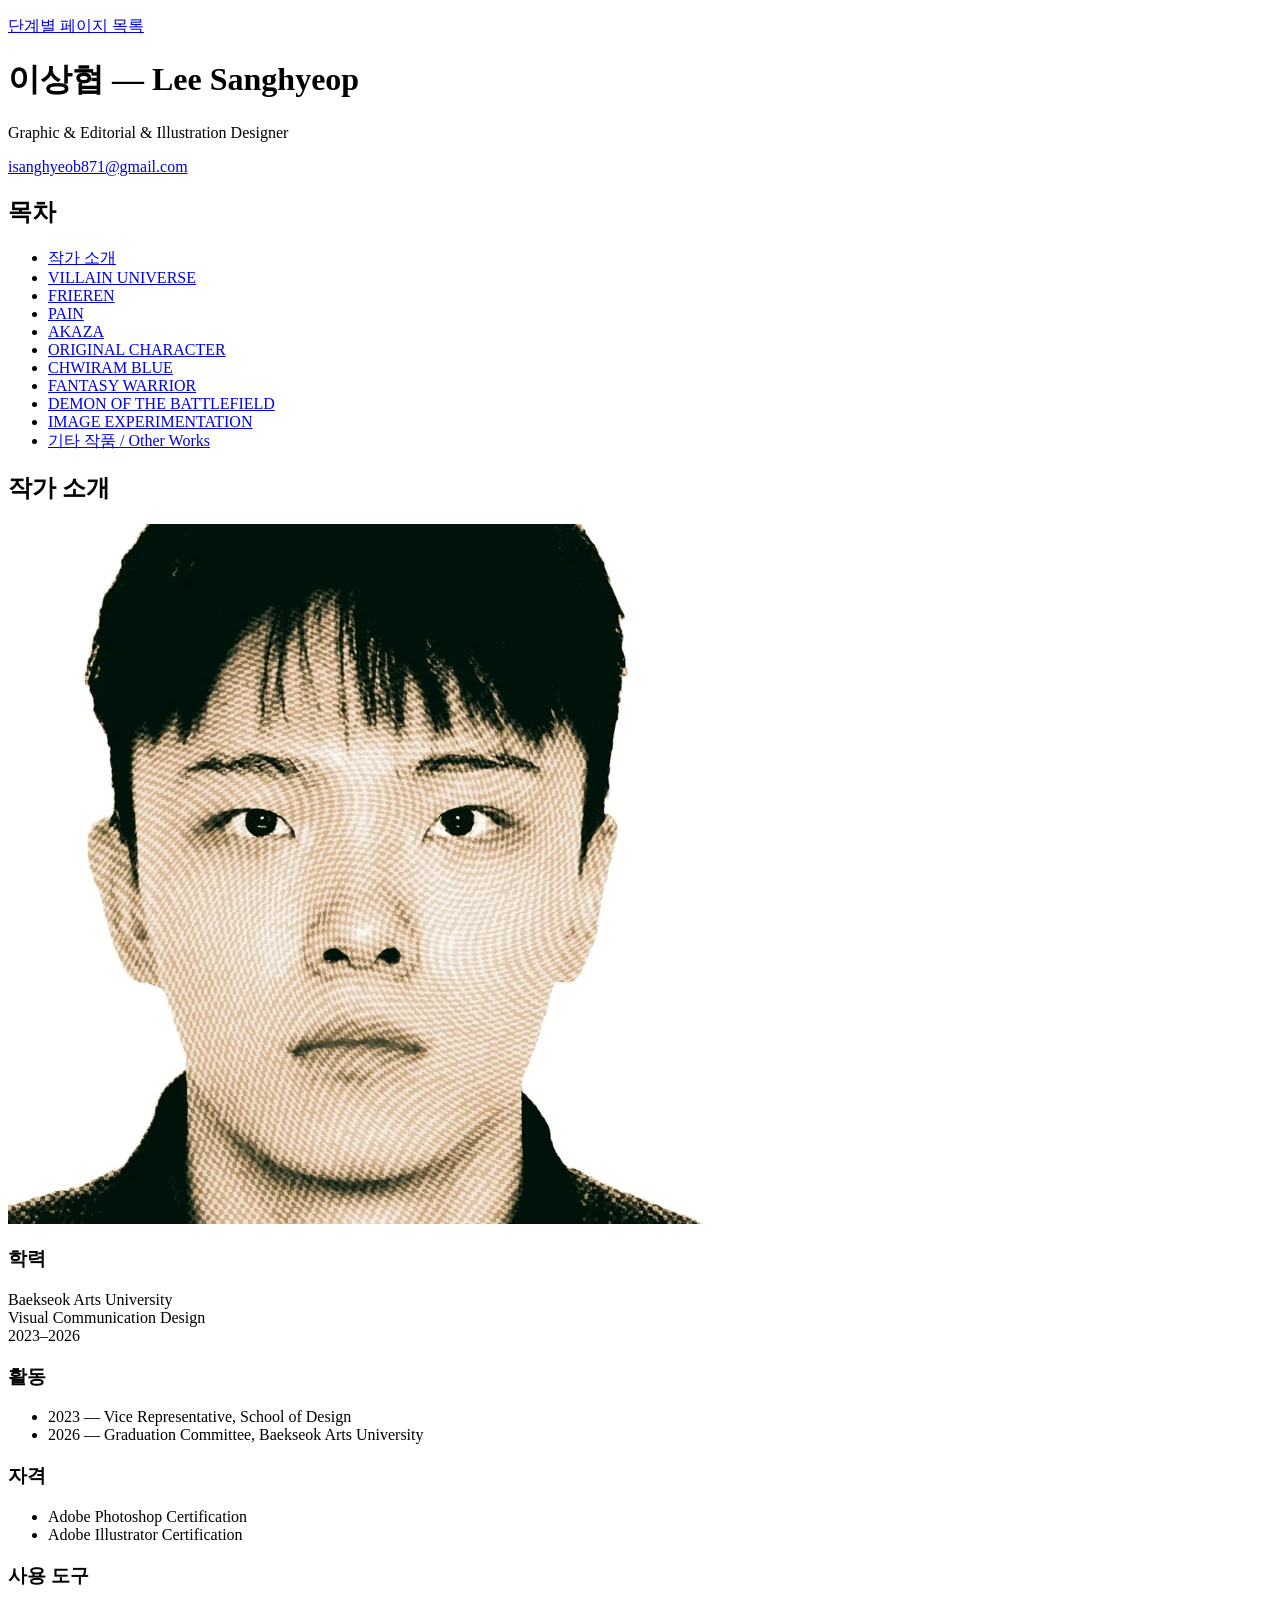
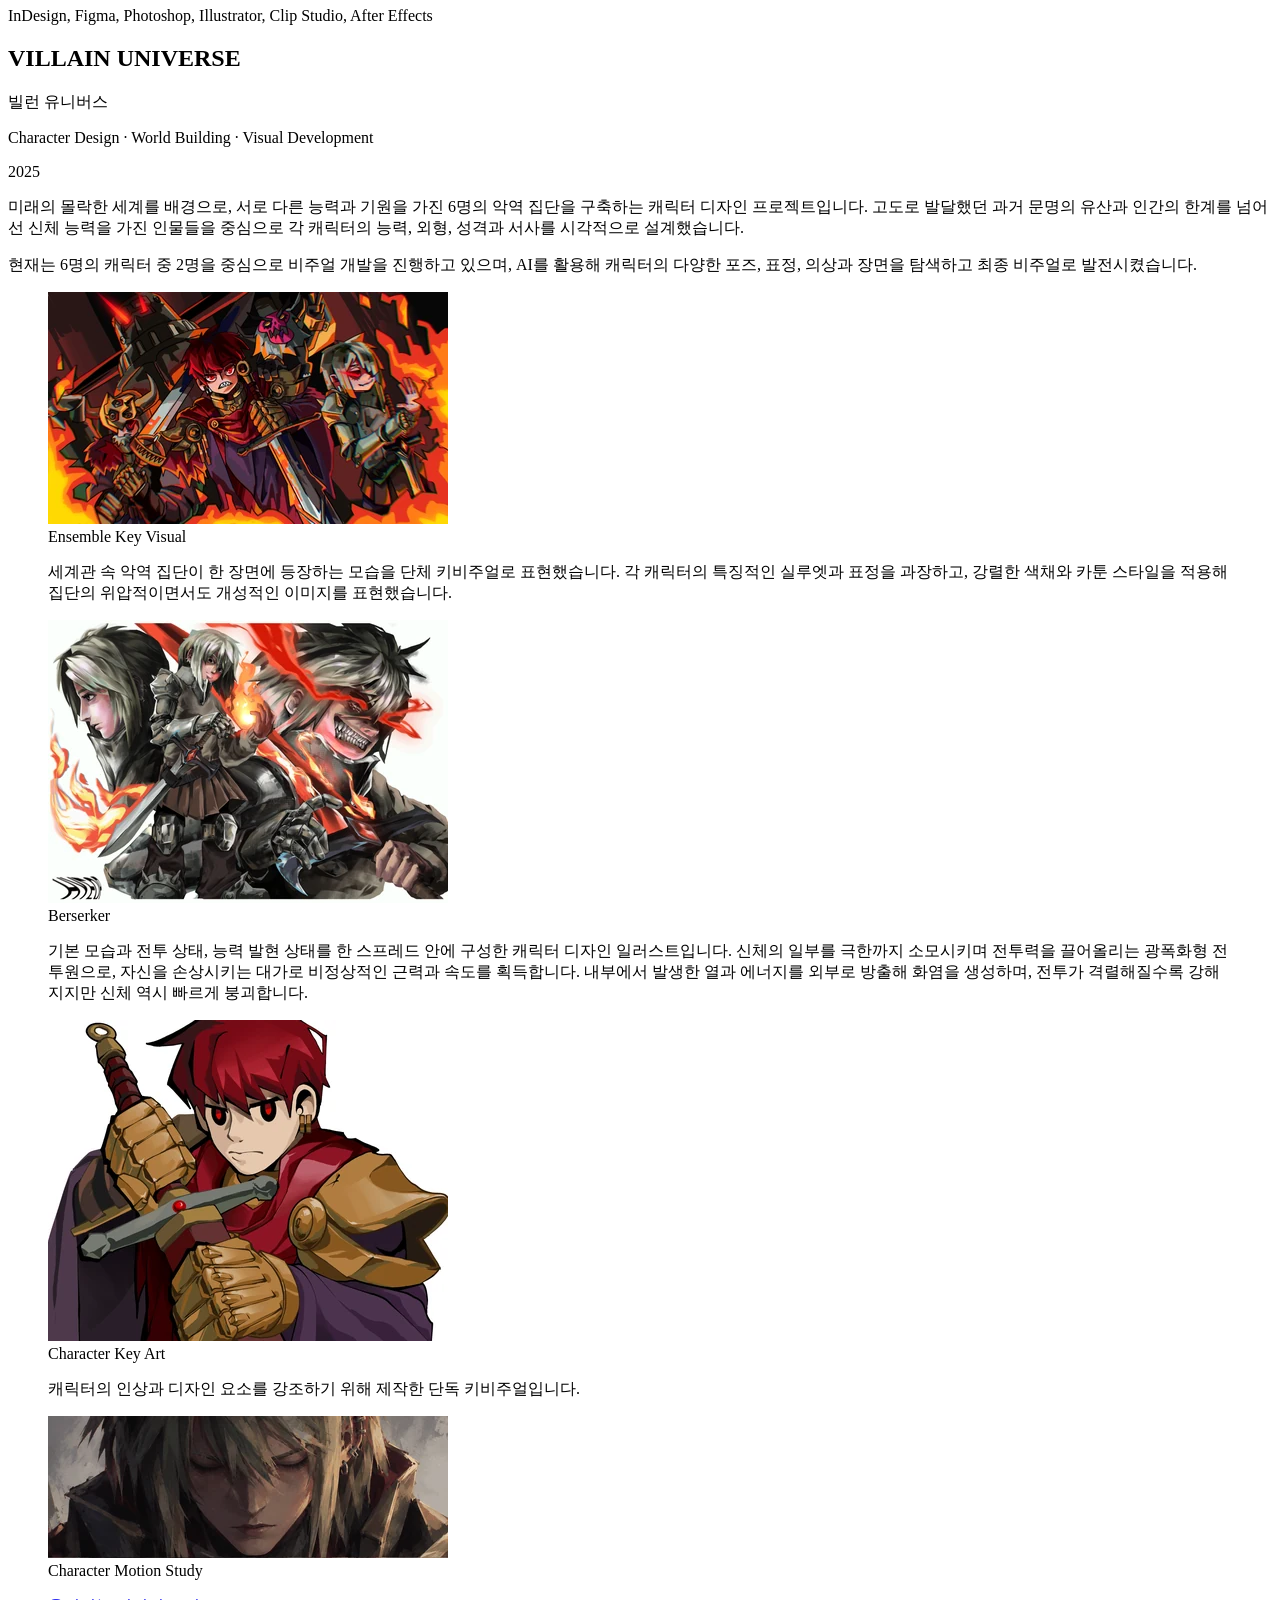
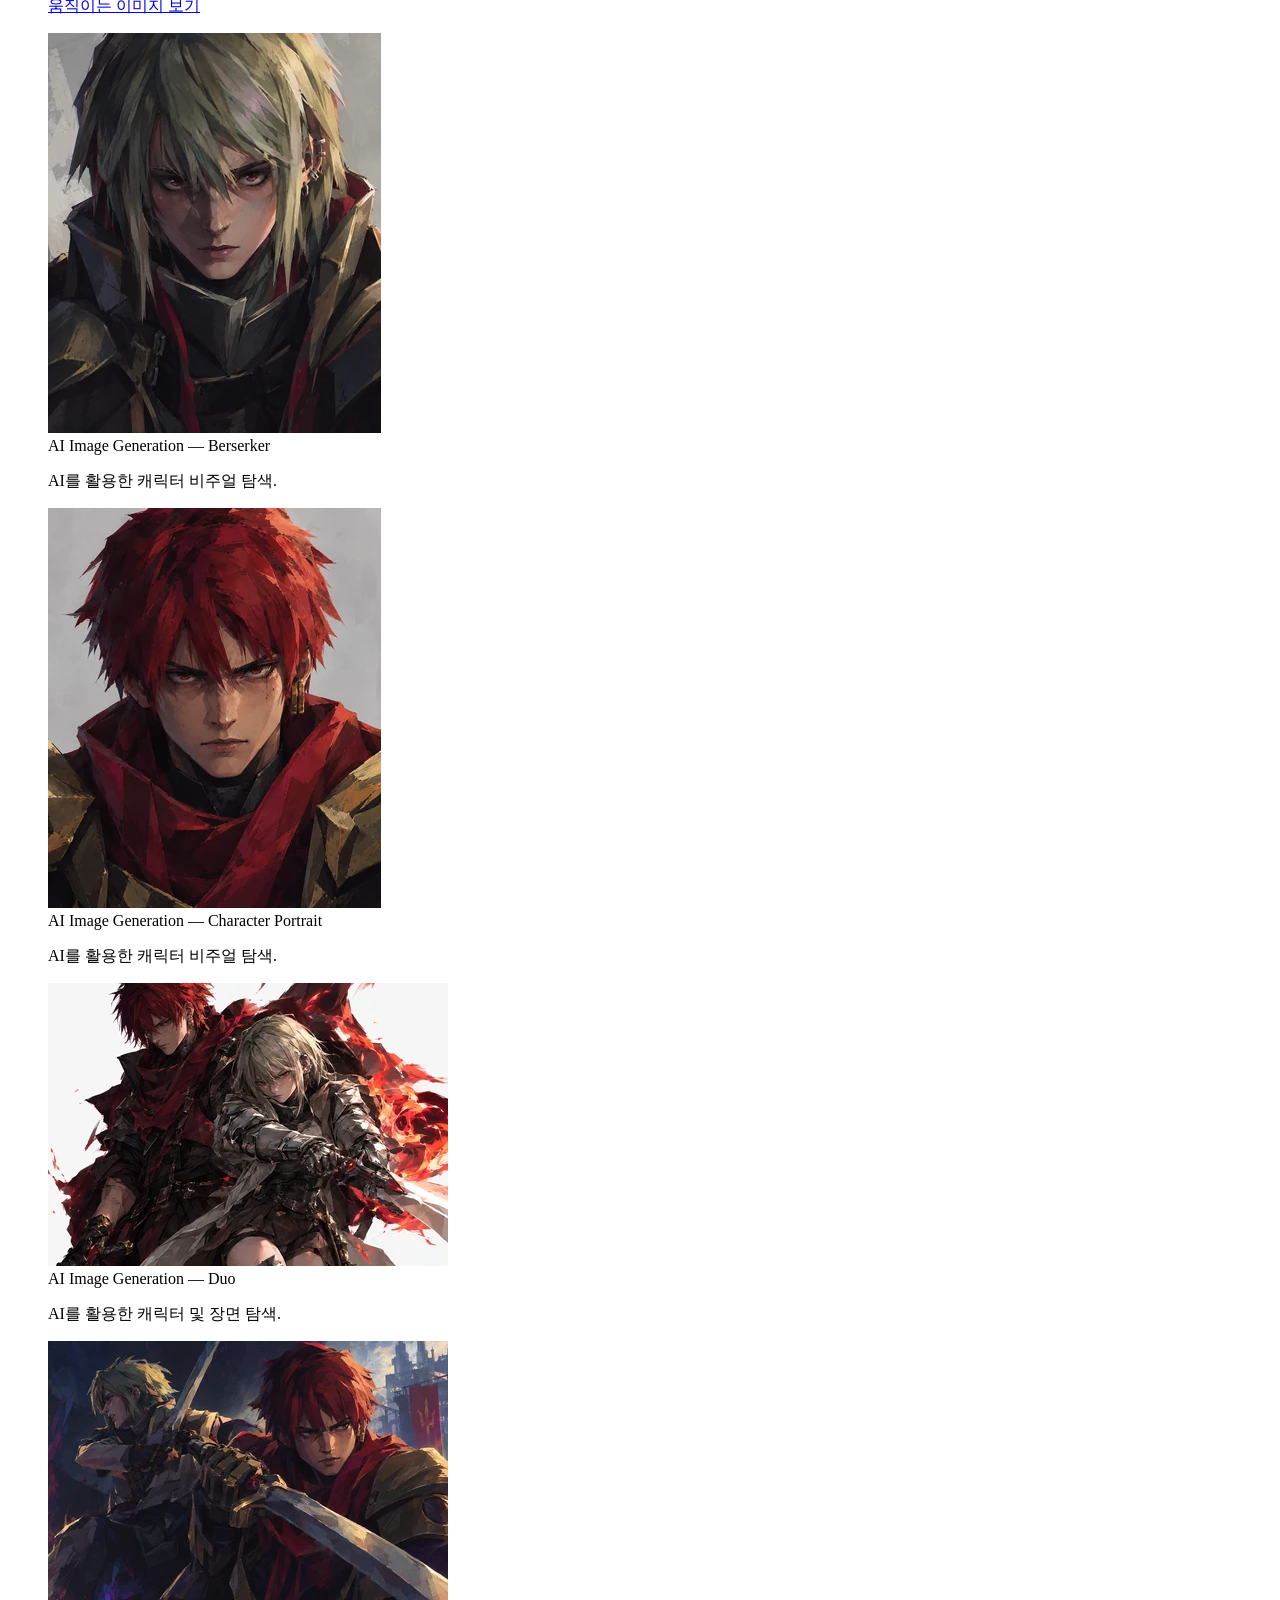
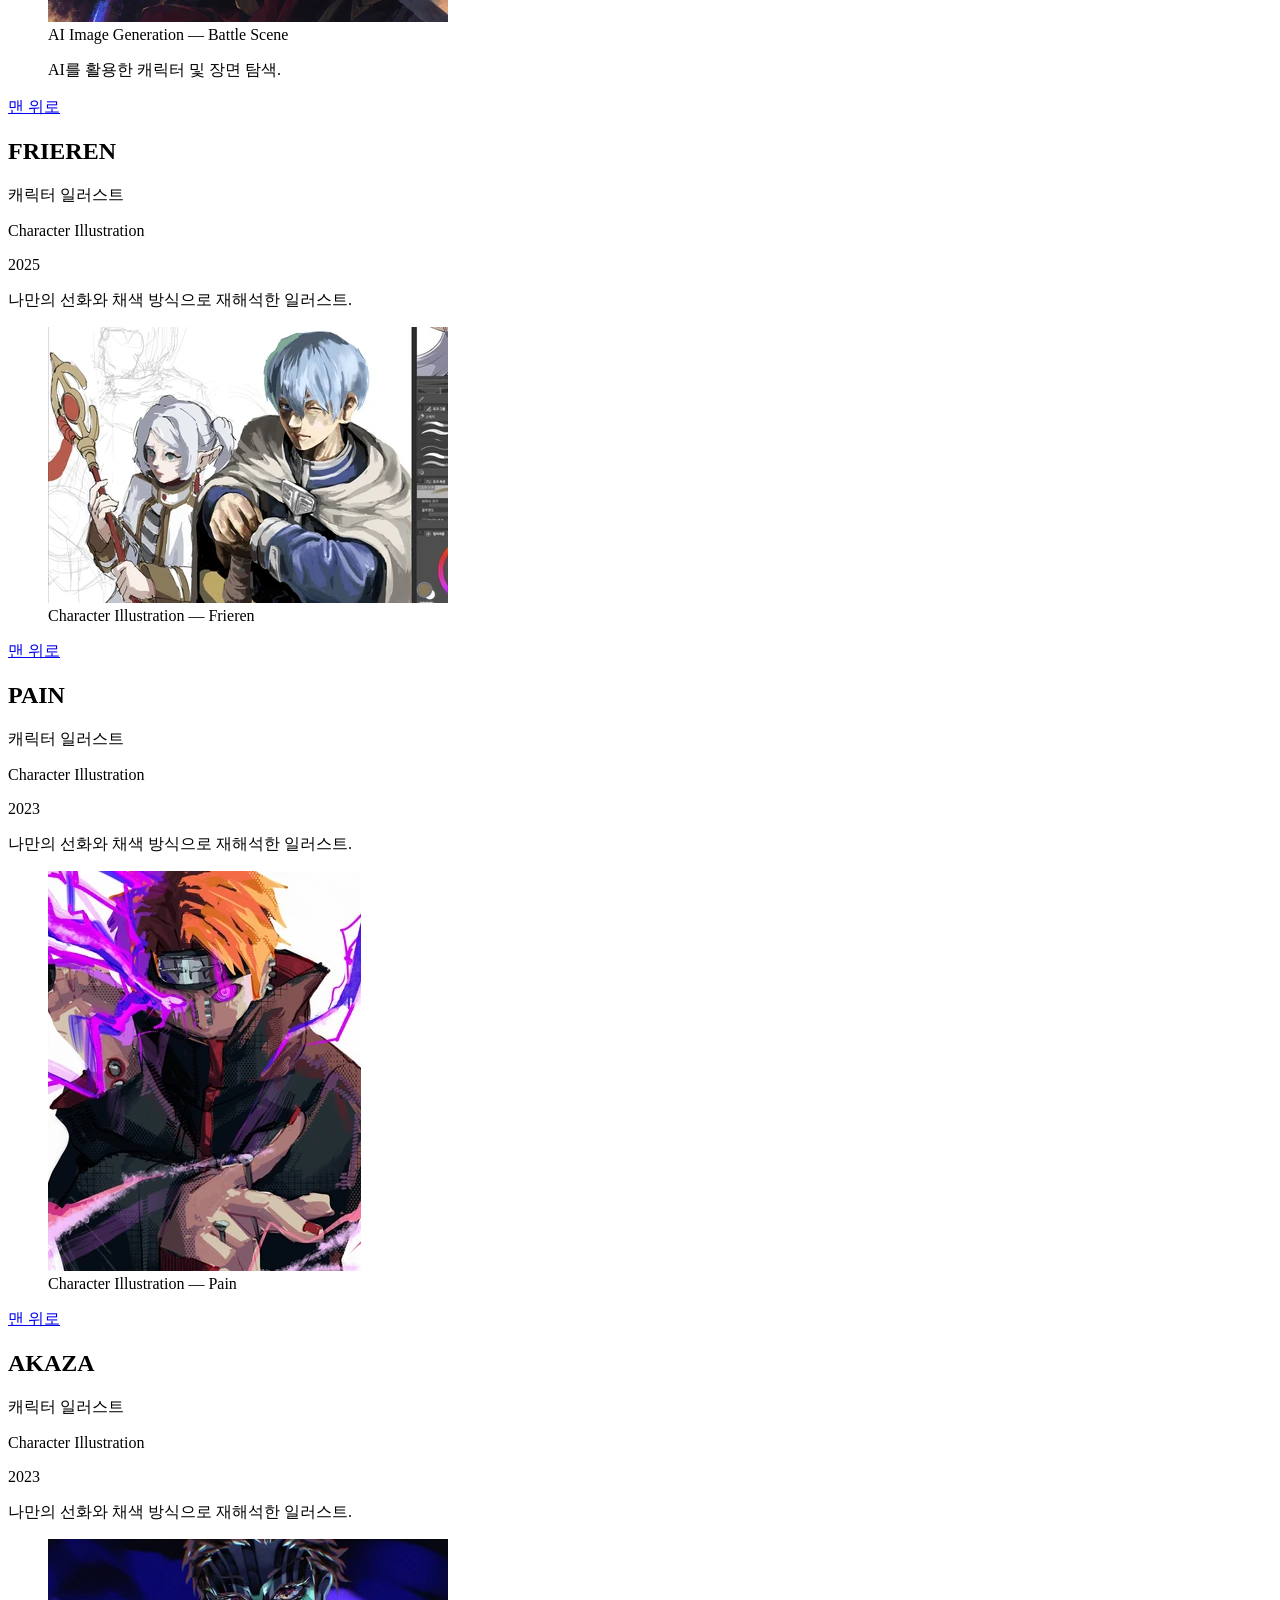
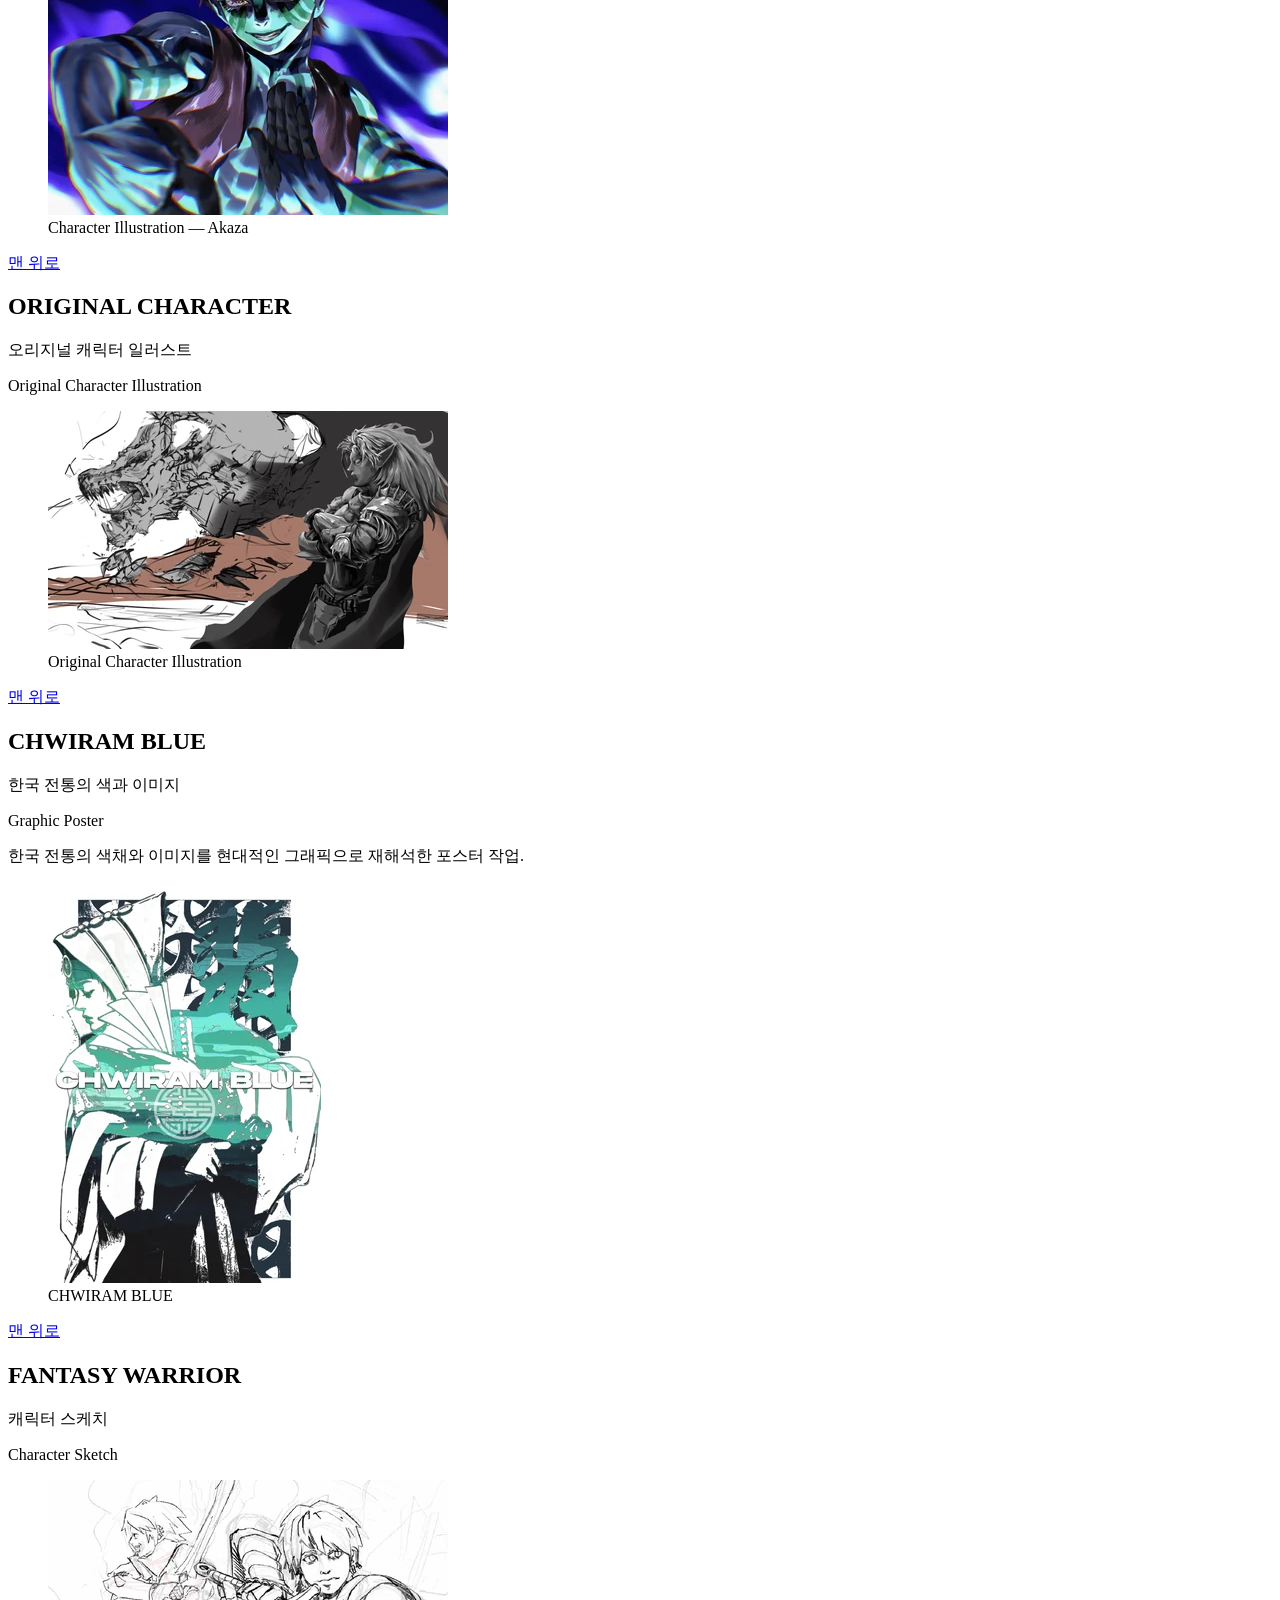
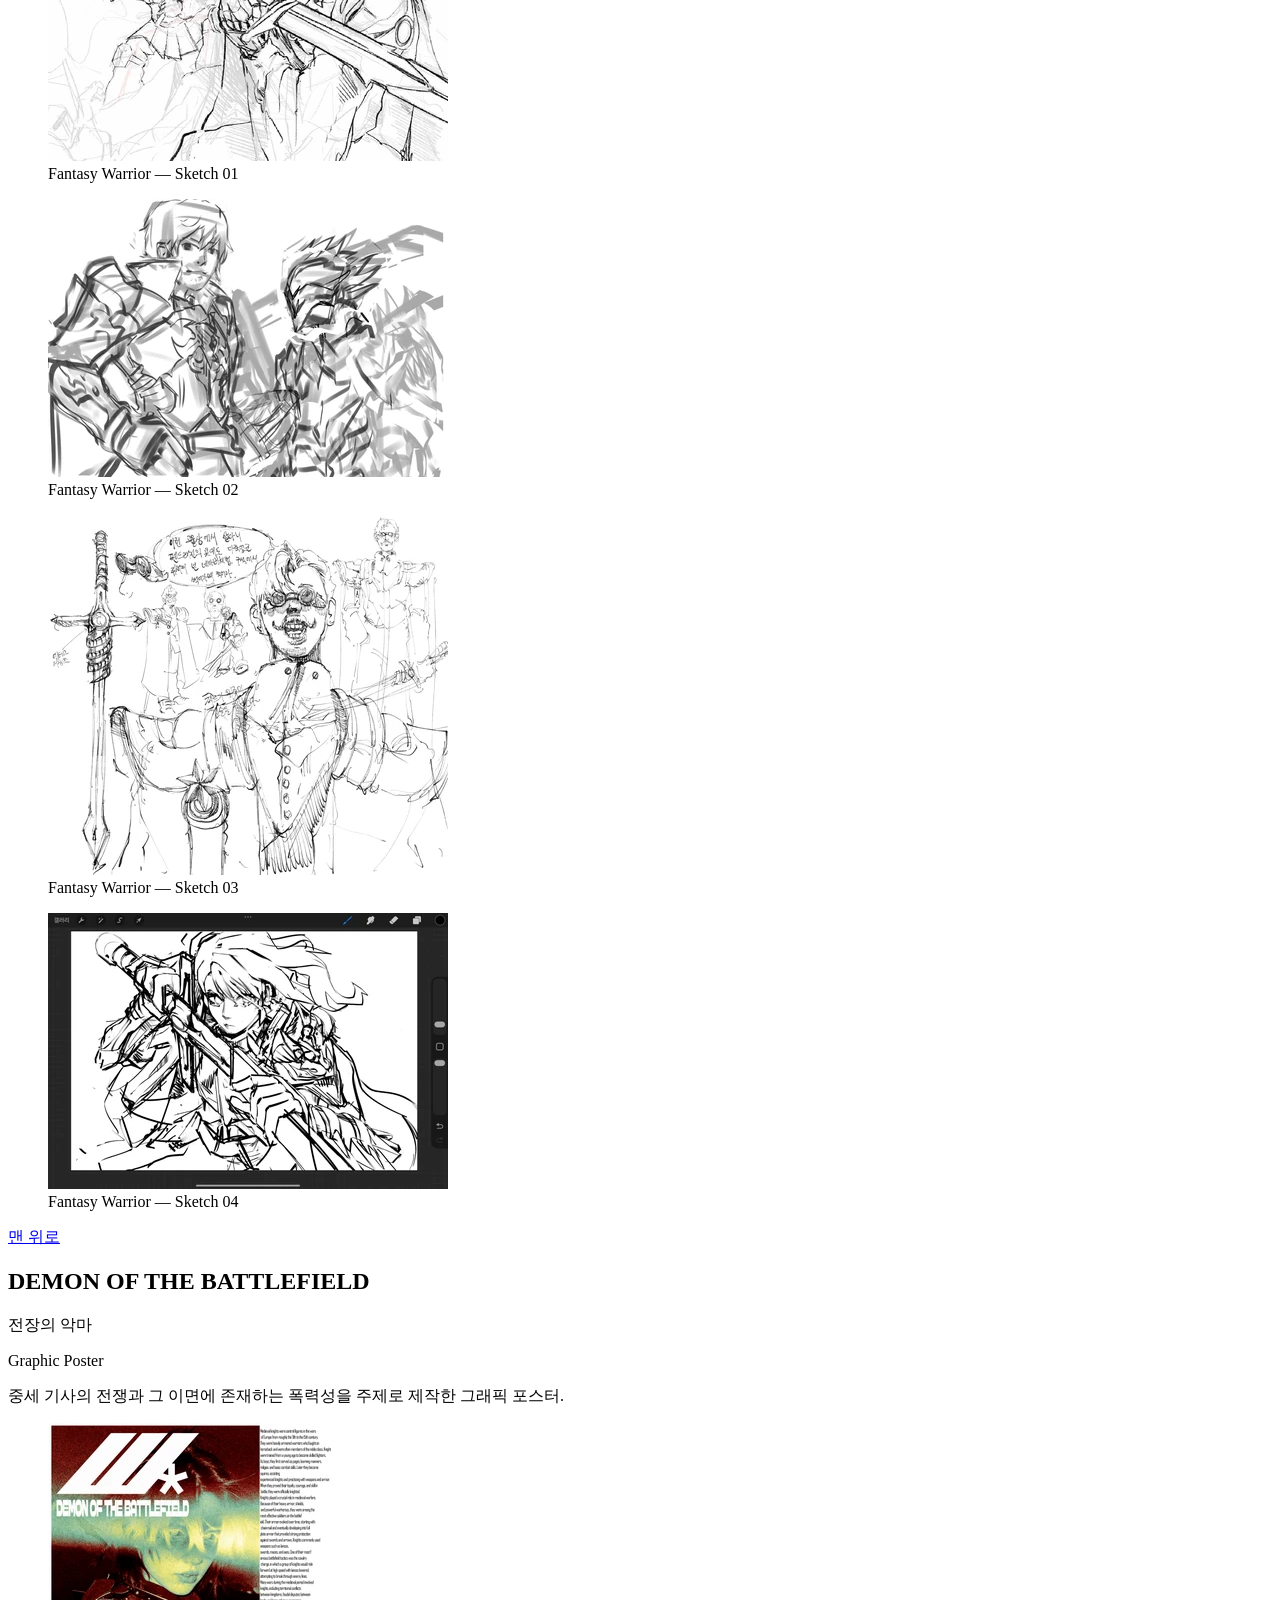
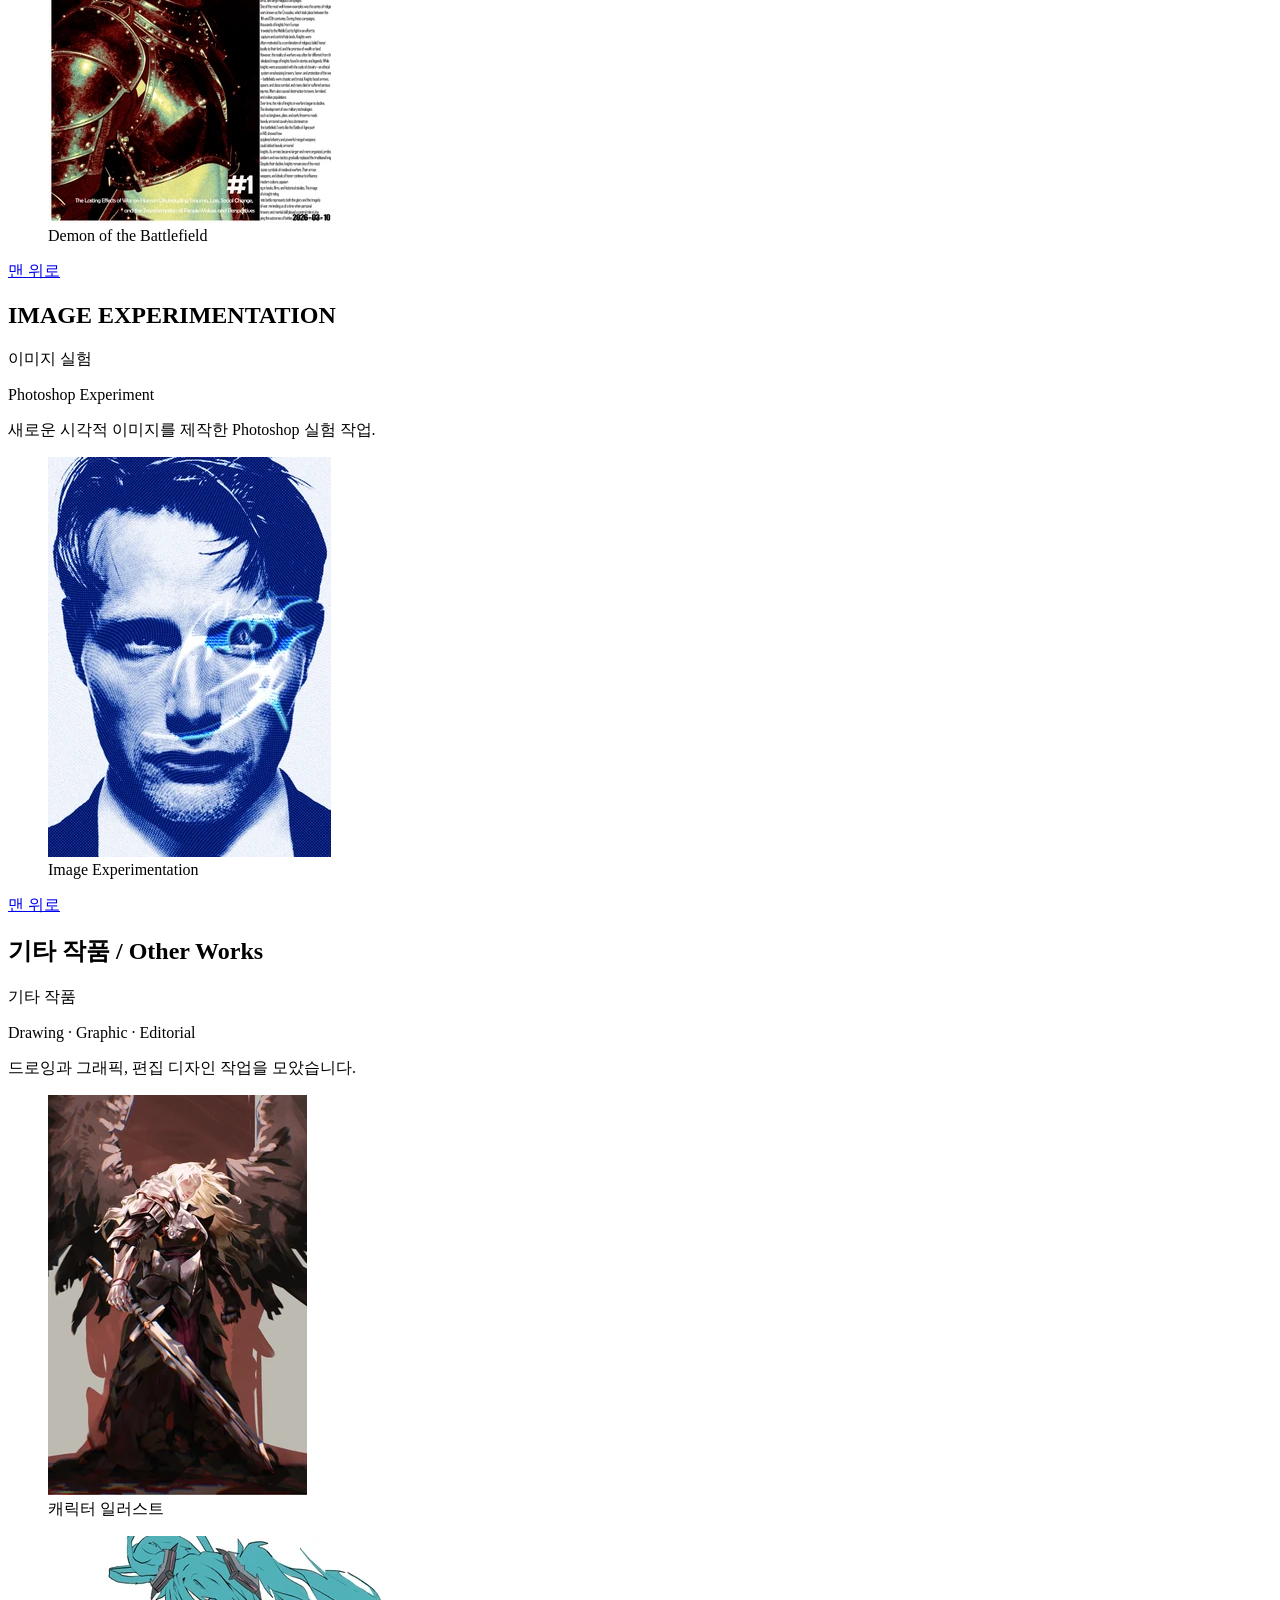
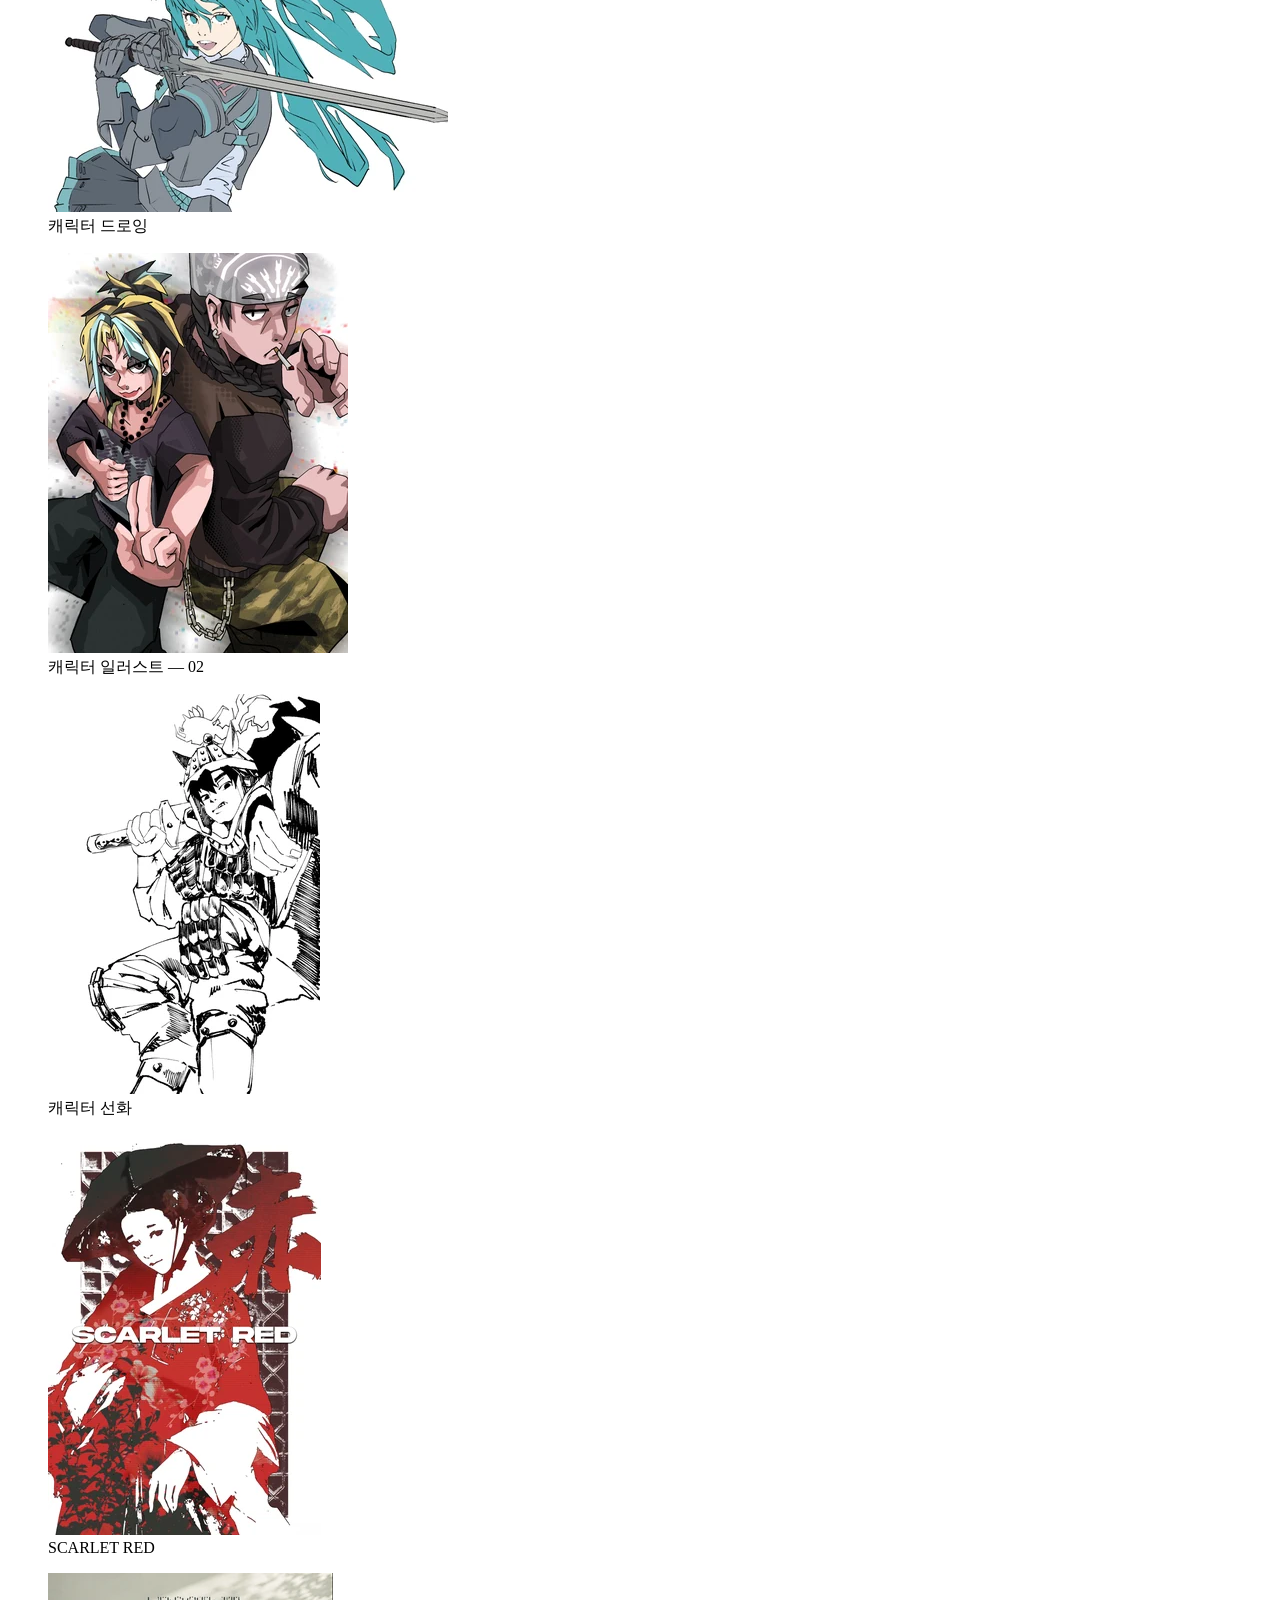
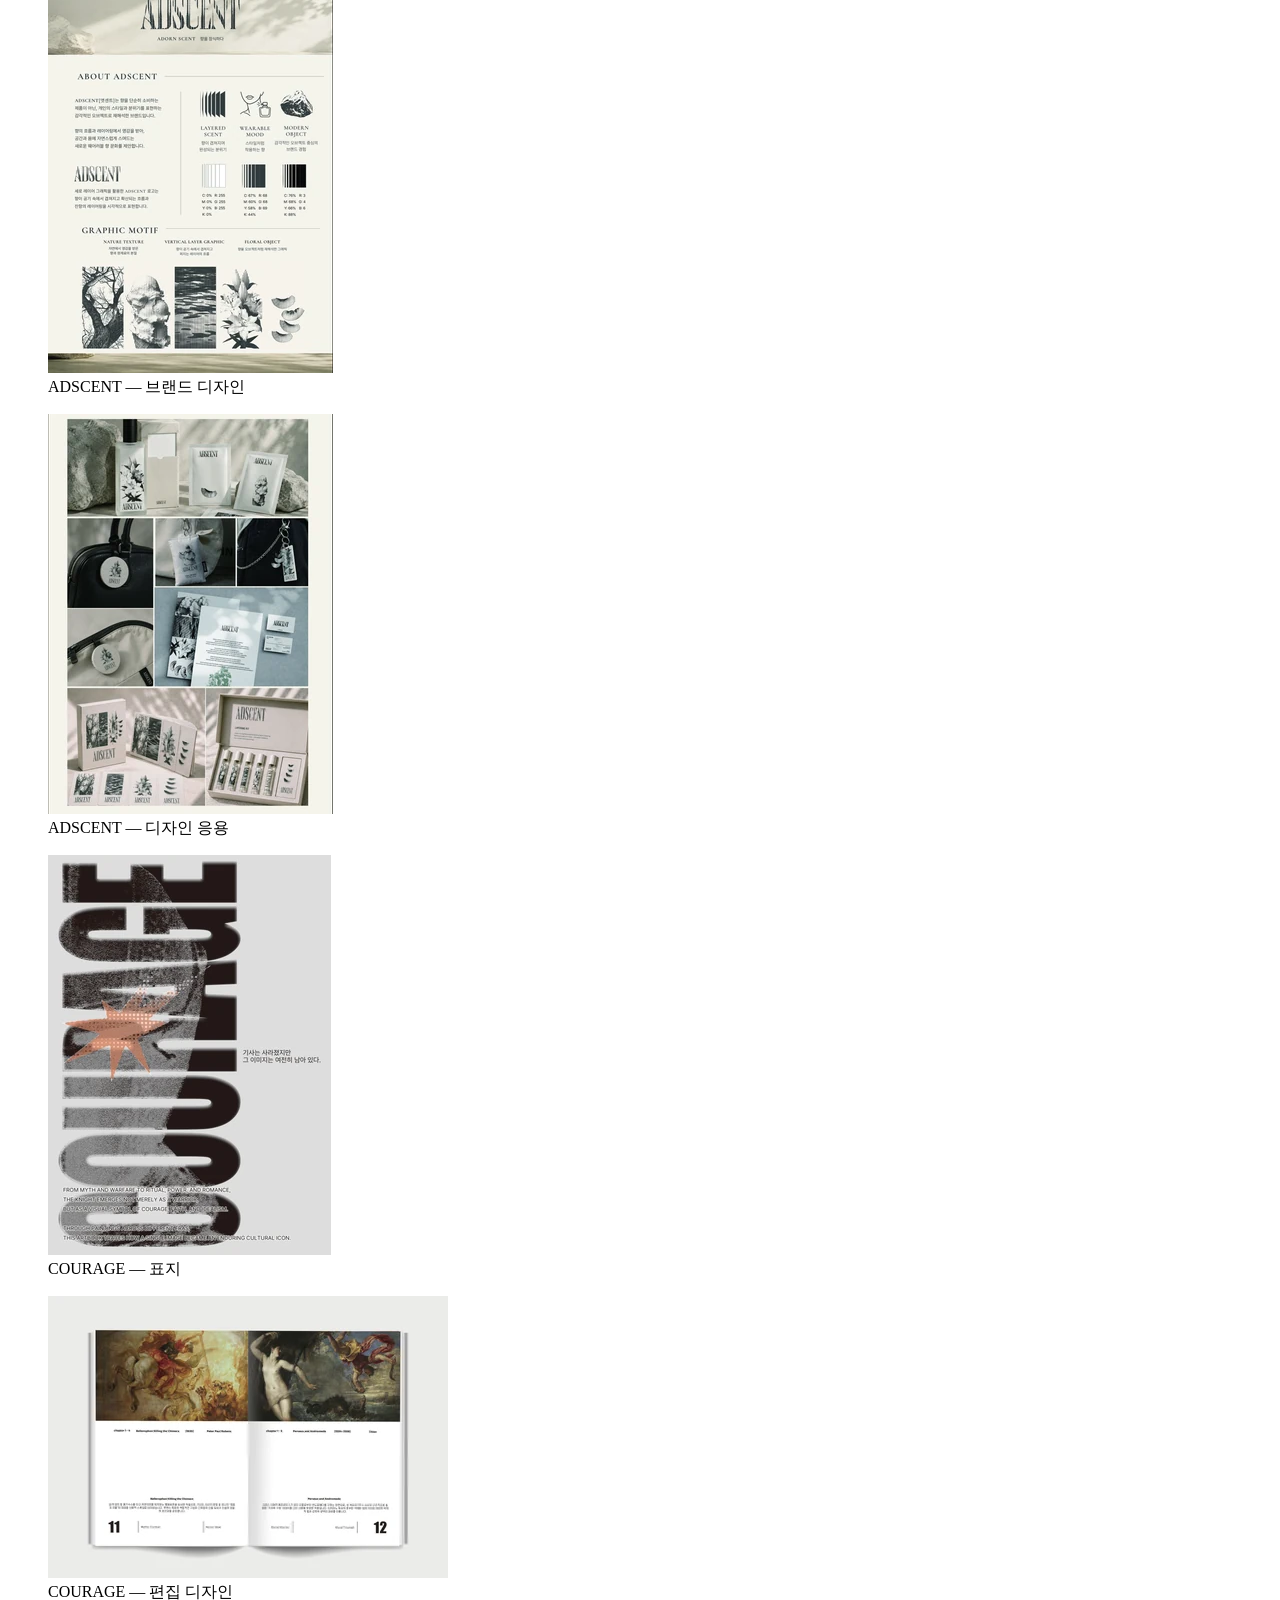
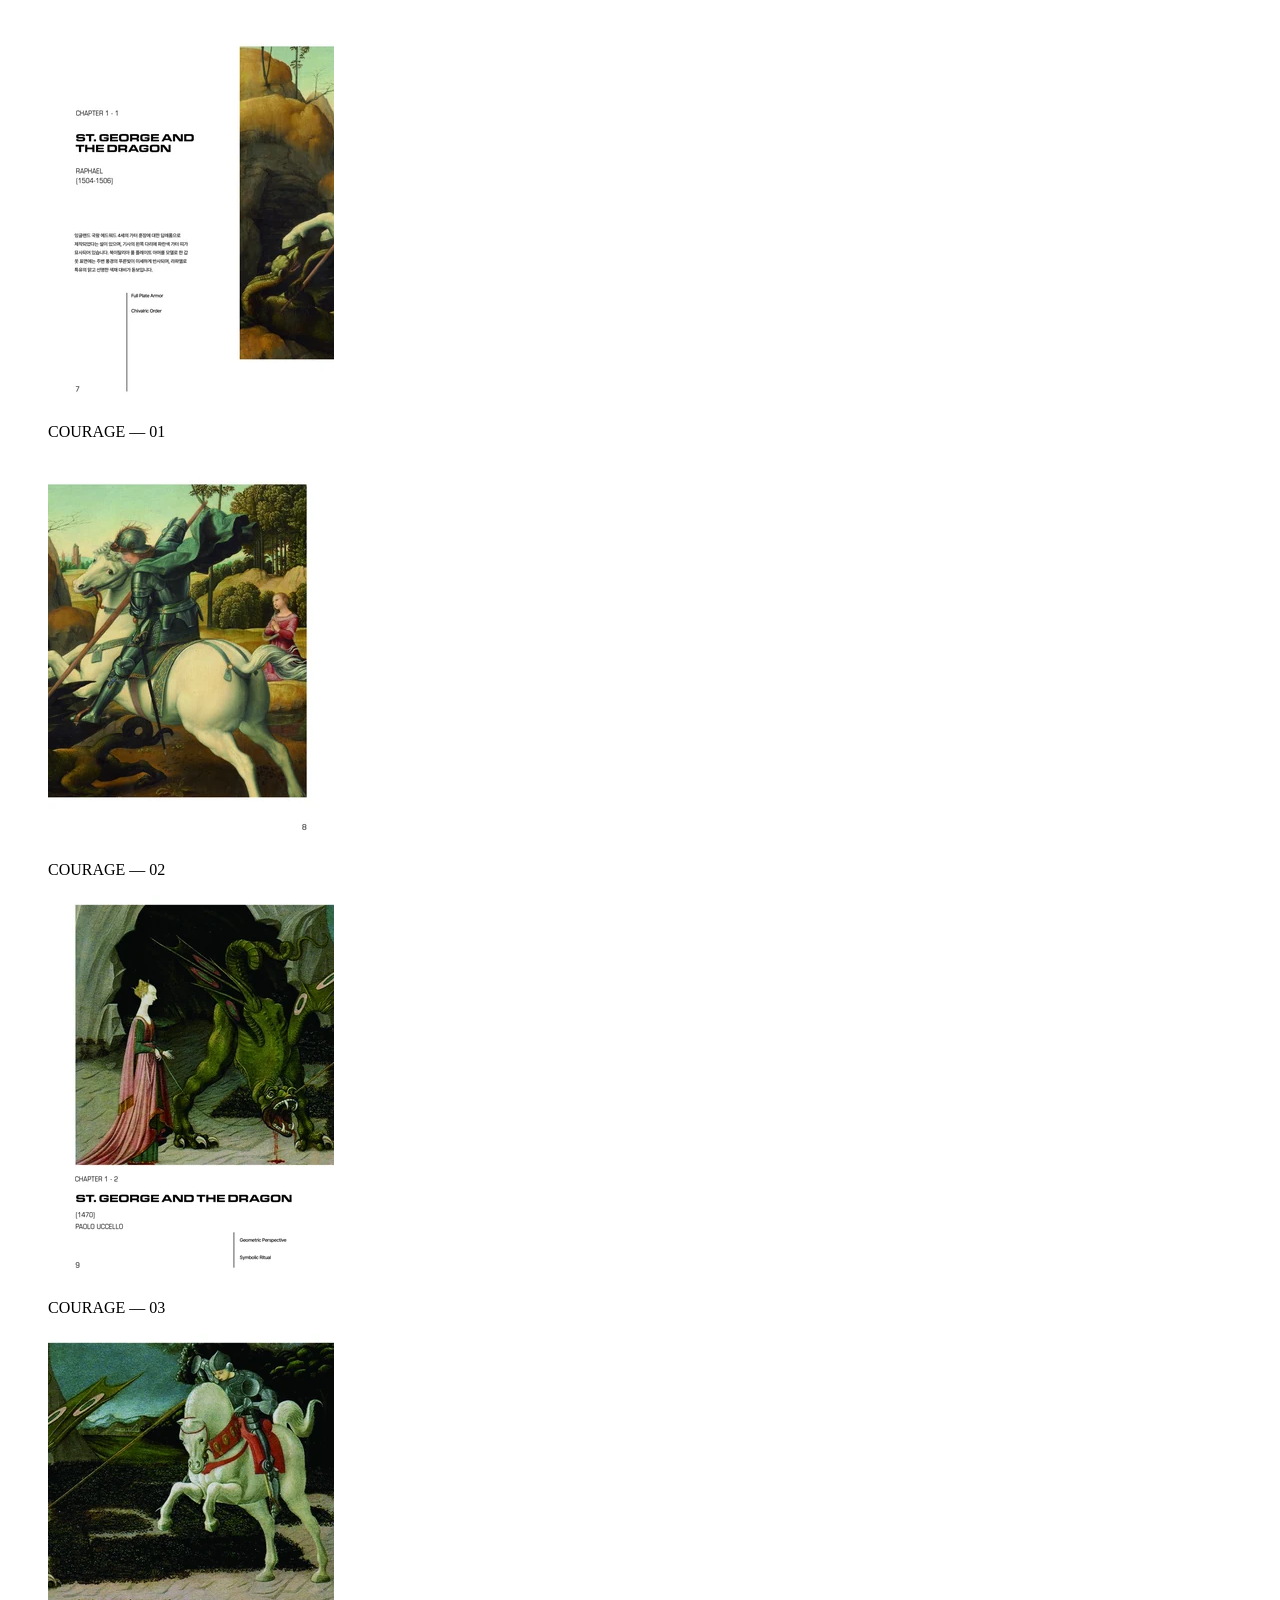
==== stages/01-html/index.html @ 7c5dd7b5 "Add stage 01 plain HTML portfolio" ====
<!doctype html>
<html lang="ko">
<head>
  <meta charset="utf-8">
  <meta name="viewport" content="width=device-width, initial-scale=1">
  <meta name="description" content="디자이너 이상협의 그림, 캐릭터 디자인, 그래픽 및 편집 디자인 포트폴리오.">
  <title>이상협 — 포트폴리오</title>
</head>
<body>
  <header id="top">
    <p><a href="../../index.html">단계별 페이지 목록</a></p>
    <h1>이상협 — Lee Sanghyeop</h1>
    <p>Graphic &amp; Editorial &amp; Illustration Designer</p>
    <p><a href="mailto:isanghyeob871@gmail.com">isanghyeob871@gmail.com</a></p>
  </header>
  <nav aria-label="포트폴리오 목차">
    <h2>목차</h2>
    <ul>
      <li><a href="#about">작가 소개</a></li>
      <li><a href="#villain-universe">VILLAIN UNIVERSE</a></li>
      <li><a href="#frieren">FRIEREN</a></li>
      <li><a href="#pain">PAIN</a></li>
      <li><a href="#akaza">AKAZA</a></li>
      <li><a href="#original-character">ORIGINAL CHARACTER</a></li>
      <li><a href="#chwiram-blue">CHWIRAM BLUE</a></li>
      <li><a href="#fantasy-warrior">FANTASY WARRIOR</a></li>
      <li><a href="#demon-of-the-battlefield">DEMON OF THE BATTLEFIELD</a></li>
      <li><a href="#image-experimentation">IMAGE EXPERIMENTATION</a></li>
      <li><a href="#other-works">기타 작품 / Other Works</a></li>
    </ul>
  </nav>
  <main>
    <section id="about" aria-labelledby="about-title">
      <h2 id="about-title">작가 소개</h2>
      <img src="../../assets/artworks/portrait.webp" alt="디자이너 이상협의 프로필 사진">
      <h3>학력</h3>
      <p>Baekseok Arts University<br>Visual Communication Design<br>2023–2026</p>
      <h3>활동</h3>
      <ul>
        <li>2023 — Vice Representative, School of Design</li>
        <li>2026 — Graduation Committee, Baekseok Arts University</li>
      </ul>
      <h3>자격</h3>
      <ul>
        <li>Adobe Photoshop Certification</li>
        <li>Adobe Illustrator Certification</li>
      </ul>
      <h3>사용 도구</h3>
      <p>InDesign, Figma, Photoshop, Illustrator, Clip Studio, After Effects</p>
    </section>
    <section id="villain-universe" aria-labelledby="villain-universe-title">
      <h2 id="villain-universe-title">VILLAIN UNIVERSE</h2>
      <p>빌런 유니버스</p>
      <p>Character Design · World Building · Visual Development</p>
      <p><time datetime="2025">2025</time></p>
      <p>미래의 몰락한 세계를 배경으로, 서로 다른 능력과 기원을 가진 6명의 악역 집단을 구축하는 캐릭터 디자인 프로젝트입니다. 고도로 발달했던 과거 문명의 유산과 인간의 한계를 넘어선 신체 능력을 가진 인물들을 중심으로 각 캐릭터의 능력, 외형, 성격과 서사를 시각적으로 설계했습니다.</p>
      <p>현재는 6명의 캐릭터 중 2명을 중심으로 비주얼 개발을 진행하고 있으며, AI를 활용해 캐릭터의 다양한 포즈, 표정, 의상과 장면을 탐색하고 최종 비주얼로 발전시켰습니다.</p>
      <figure>
        <a href="../../assets/artworks/44-1800.webp" aria-label="Ensemble Key Visual 큰 이미지 보기">
          <img src="../../assets/artworks/44-400.webp" alt="Ensemble Key Visual" loading="lazy">
        </a>
        <figcaption>Ensemble Key Visual</figcaption>
        <p>세계관 속 악역 집단이 한 장면에 등장하는 모습을 단체 키비주얼로 표현했습니다. 각 캐릭터의 특징적인 실루엣과 표정을 과장하고, 강렬한 색채와 카툰 스타일을 적용해 집단의 위압적이면서도 개성적인 이미지를 표현했습니다.</p>
      </figure>
      <figure>
        <a href="../../assets/artworks/45-1800.webp" aria-label="Berserker 큰 이미지 보기">
          <img src="../../assets/artworks/45-400.webp" alt="Berserker" loading="lazy">
        </a>
        <figcaption>Berserker</figcaption>
        <p>기본 모습과 전투 상태, 능력 발현 상태를 한 스프레드 안에 구성한 캐릭터 디자인 일러스트입니다. 신체의 일부를 극한까지 소모시키며 전투력을 끌어올리는 광폭화형 전투원으로, 자신을 손상시키는 대가로 비정상적인 근력과 속도를 획득합니다. 내부에서 발생한 열과 에너지를 외부로 방출해 화염을 생성하며, 전투가 격렬해질수록 강해지지만 신체 역시 빠르게 붕괴합니다.</p>
      </figure>
      <figure>
        <a href="../../assets/artworks/06-1800.webp" aria-label="Character Key Art 큰 이미지 보기">
          <img src="../../assets/artworks/06-400.webp" alt="Character Key Art" loading="lazy">
        </a>
        <figcaption>Character Key Art</figcaption>
        <p>캐릭터의 인상과 디자인 요소를 강조하기 위해 제작한 단독 키비주얼입니다.</p>
      </figure>
      <figure>
        <a href="../../assets/artworks/25-1800.webp" aria-label="Character Motion Study 큰 이미지 보기">
          <img src="../../assets/artworks/25-400.webp" alt="Character Motion Study" loading="lazy">
        </a>
        <figcaption>Character Motion Study</figcaption>
        <p><a href="../../assets/artworks/25.gif">움직이는 이미지 보기</a></p>
      </figure>
      <figure>
        <a href="../../assets/artworks/15-1800.webp" aria-label="AI Image Generation — Berserker 큰 이미지 보기">
          <img src="../../assets/artworks/15-400.webp" alt="AI Image Generation — Berserker" loading="lazy">
        </a>
        <figcaption>AI Image Generation — Berserker</figcaption>
        <p>AI를 활용한 캐릭터 비주얼 탐색.</p>
      </figure>
      <figure>
        <a href="../../assets/artworks/17-1800.webp" aria-label="AI Image Generation — Character Portrait 큰 이미지 보기">
          <img src="../../assets/artworks/17-400.webp" alt="AI Image Generation — Character Portrait" loading="lazy">
        </a>
        <figcaption>AI Image Generation — Character Portrait</figcaption>
        <p>AI를 활용한 캐릭터 비주얼 탐색.</p>
      </figure>
      <figure>
        <a href="../../assets/artworks/14-1800.webp" aria-label="AI Image Generation — Duo 큰 이미지 보기">
          <img src="../../assets/artworks/14-400.webp" alt="AI Image Generation — Duo" loading="lazy">
        </a>
        <figcaption>AI Image Generation — Duo</figcaption>
        <p>AI를 활용한 캐릭터 및 장면 탐색.</p>
      </figure>
      <figure>
        <a href="../../assets/artworks/16-1800.webp" aria-label="AI Image Generation — Battle Scene 큰 이미지 보기">
          <img src="../../assets/artworks/16-400.webp" alt="AI Image Generation — Battle Scene" loading="lazy">
        </a>
        <figcaption>AI Image Generation — Battle Scene</figcaption>
        <p>AI를 활용한 캐릭터 및 장면 탐색.</p>
      </figure>
      <p><a href="#top">맨 위로</a></p>
    </section>
    <section id="frieren" aria-labelledby="frieren-title">
      <h2 id="frieren-title">FRIEREN</h2>
      <p>캐릭터 일러스트</p>
      <p>Character Illustration</p>
      <p><time datetime="2025">2025</time></p>
      <p>나만의 선화와 채색 방식으로 재해석한 일러스트.</p>
      <figure>
        <a href="../../assets/artworks/24-1800.webp" aria-label="Character Illustration — Frieren 큰 이미지 보기">
          <img src="../../assets/artworks/24-400.webp" alt="Character Illustration — Frieren" loading="lazy">
        </a>
        <figcaption>Character Illustration — Frieren</figcaption>
      </figure>
      <p><a href="#top">맨 위로</a></p>
    </section>
    <section id="pain" aria-labelledby="pain-title">
      <h2 id="pain-title">PAIN</h2>
      <p>캐릭터 일러스트</p>
      <p>Character Illustration</p>
      <p><time datetime="2023">2023</time></p>
      <p>나만의 선화와 채색 방식으로 재해석한 일러스트.</p>
      <figure>
        <a href="../../assets/artworks/11-1800.webp" aria-label="Character Illustration — Pain 큰 이미지 보기">
          <img src="../../assets/artworks/11-400.webp" alt="Character Illustration — Pain" loading="lazy">
        </a>
        <figcaption>Character Illustration — Pain</figcaption>
      </figure>
      <p><a href="#top">맨 위로</a></p>
    </section>
    <section id="akaza" aria-labelledby="akaza-title">
      <h2 id="akaza-title">AKAZA</h2>
      <p>캐릭터 일러스트</p>
      <p>Character Illustration</p>
      <p><time datetime="2023">2023</time></p>
      <p>나만의 선화와 채색 방식으로 재해석한 일러스트.</p>
      <figure>
        <a href="../../assets/artworks/03-1800.webp" aria-label="Character Illustration — Akaza 큰 이미지 보기">
          <img src="../../assets/artworks/03-400.webp" alt="Character Illustration — Akaza" loading="lazy">
        </a>
        <figcaption>Character Illustration — Akaza</figcaption>
      </figure>
      <p><a href="#top">맨 위로</a></p>
    </section>
    <section id="original-character" aria-labelledby="original-character-title">
      <h2 id="original-character-title">ORIGINAL CHARACTER</h2>
      <p>오리지널 캐릭터 일러스트</p>
      <p>Original Character Illustration</p>
      <figure>
        <a href="../../assets/artworks/46-1800.webp" aria-label="Original Character Illustration 큰 이미지 보기">
          <img src="../../assets/artworks/46-400.webp" alt="Original Character Illustration" loading="lazy">
        </a>
        <figcaption>Original Character Illustration</figcaption>
      </figure>
      <p><a href="#top">맨 위로</a></p>
    </section>
    <section id="chwiram-blue" aria-labelledby="chwiram-blue-title">
      <h2 id="chwiram-blue-title">CHWIRAM BLUE</h2>
      <p>한국 전통의 색과 이미지</p>
      <p>Graphic Poster</p>
      <p>한국 전통의 색채와 이미지를 현대적인 그래픽으로 재해석한 포스터 작업.</p>
      <figure>
        <a href="../../assets/artworks/28-1800.webp" aria-label="CHWIRAM BLUE 큰 이미지 보기">
          <img src="../../assets/artworks/28-400.webp" alt="CHWIRAM BLUE" loading="lazy">
        </a>
        <figcaption>CHWIRAM BLUE</figcaption>
      </figure>
      <p><a href="#top">맨 위로</a></p>
    </section>
    <section id="fantasy-warrior" aria-labelledby="fantasy-warrior-title">
      <h2 id="fantasy-warrior-title">FANTASY WARRIOR</h2>
      <p>캐릭터 스케치</p>
      <p>Character Sketch</p>
      <figure>
        <a href="../../assets/artworks/21-1800.webp" aria-label="Fantasy Warrior — Sketch 01 큰 이미지 보기">
          <img src="../../assets/artworks/21-400.webp" alt="Fantasy Warrior — Sketch 01" loading="lazy">
        </a>
        <figcaption>Fantasy Warrior — Sketch 01</figcaption>
      </figure>
      <figure>
        <a href="../../assets/artworks/20-1800.webp" aria-label="Fantasy Warrior — Sketch 02 큰 이미지 보기">
          <img src="../../assets/artworks/20-400.webp" alt="Fantasy Warrior — Sketch 02" loading="lazy">
        </a>
        <figcaption>Fantasy Warrior — Sketch 02</figcaption>
      </figure>
      <figure>
        <a href="../../assets/artworks/23-1800.webp" aria-label="Fantasy Warrior — Sketch 03 큰 이미지 보기">
          <img src="../../assets/artworks/23-400.webp" alt="Fantasy Warrior — Sketch 03" loading="lazy">
        </a>
        <figcaption>Fantasy Warrior — Sketch 03</figcaption>
      </figure>
      <figure>
        <a href="../../assets/artworks/19-1800.webp" aria-label="Fantasy Warrior — Sketch 04 큰 이미지 보기">
          <img src="../../assets/artworks/19-400.webp" alt="Fantasy Warrior — Sketch 04" loading="lazy">
        </a>
        <figcaption>Fantasy Warrior — Sketch 04</figcaption>
      </figure>
      <p><a href="#top">맨 위로</a></p>
    </section>
    <section id="demon-of-the-battlefield" aria-labelledby="demon-of-the-battlefield-title">
      <h2 id="demon-of-the-battlefield-title">DEMON OF THE BATTLEFIELD</h2>
      <p>전장의 악마</p>
      <p>Graphic Poster</p>
      <p>중세 기사의 전쟁과 그 이면에 존재하는 폭력성을 주제로 제작한 그래픽 포스터.</p>
      <figure>
        <a href="../../assets/artworks/42-1800.webp" aria-label="Demon of the Battlefield 큰 이미지 보기">
          <img src="../../assets/artworks/42-400.webp" alt="Demon of the Battlefield" loading="lazy">
        </a>
        <figcaption>Demon of the Battlefield</figcaption>
      </figure>
      <p><a href="#top">맨 위로</a></p>
    </section>
    <section id="image-experimentation" aria-labelledby="image-experimentation-title">
      <h2 id="image-experimentation-title">IMAGE EXPERIMENTATION</h2>
      <p>이미지 실험</p>
      <p>Photoshop Experiment</p>
      <p>새로운 시각적 이미지를 제작한 Photoshop 실험 작업.</p>
      <figure>
        <a href="../../assets/artworks/47-1800.webp" aria-label="Image Experimentation 큰 이미지 보기">
          <img src="../../assets/artworks/47-400.webp" alt="Image Experimentation" loading="lazy">
        </a>
        <figcaption>Image Experimentation</figcaption>
      </figure>
      <p><a href="#top">맨 위로</a></p>
    </section>
    <section id="other-works" aria-labelledby="other-works-title">
      <h2 id="other-works-title">기타 작품 / Other Works</h2>
      <p>기타 작품</p>
      <p>Drawing · Graphic · Editorial</p>
      <p>드로잉과 그래픽, 편집 디자인 작업을 모았습니다.</p>
      <figure>
        <a href="../../assets/artworks/22-1800.webp" aria-label="캐릭터 일러스트 큰 이미지 보기">
          <img src="../../assets/artworks/22-400.webp" alt="캐릭터 일러스트" loading="lazy">
        </a>
        <figcaption>캐릭터 일러스트</figcaption>
      </figure>
      <figure>
        <a href="../../assets/artworks/18-1800.webp" aria-label="캐릭터 드로잉 큰 이미지 보기">
          <img src="../../assets/artworks/18-400.webp" alt="캐릭터 드로잉" loading="lazy">
        </a>
        <figcaption>캐릭터 드로잉</figcaption>
      </figure>
      <figure>
        <a href="../../assets/artworks/02-1800.webp" aria-label="캐릭터 일러스트 — 02 큰 이미지 보기">
          <img src="../../assets/artworks/02-400.webp" alt="캐릭터 일러스트 — 02" loading="lazy">
        </a>
        <figcaption>캐릭터 일러스트 — 02</figcaption>
      </figure>
      <figure>
        <a href="../../assets/artworks/01-1800.webp" aria-label="캐릭터 선화 큰 이미지 보기">
          <img src="../../assets/artworks/01-400.webp" alt="캐릭터 선화" loading="lazy">
        </a>
        <figcaption>캐릭터 선화</figcaption>
      </figure>
      <figure>
        <a href="../../assets/artworks/43-1800.webp" aria-label="SCARLET RED 큰 이미지 보기">
          <img src="../../assets/artworks/43-400.webp" alt="SCARLET RED" loading="lazy">
        </a>
        <figcaption>SCARLET RED</figcaption>
      </figure>
      <figure>
        <a href="../../assets/artworks/26-1800.webp" aria-label="ADSCENT — 브랜드 디자인 큰 이미지 보기">
          <img src="../../assets/artworks/26-400.webp" alt="ADSCENT — 브랜드 디자인" loading="lazy">
        </a>
        <figcaption>ADSCENT — 브랜드 디자인</figcaption>
      </figure>
      <figure>
        <a href="../../assets/artworks/27-1800.webp" aria-label="ADSCENT — 디자인 응용 큰 이미지 보기">
          <img src="../../assets/artworks/27-400.webp" alt="ADSCENT — 디자인 응용" loading="lazy">
        </a>
        <figcaption>ADSCENT — 디자인 응용</figcaption>
      </figure>
      <figure>
        <a href="../../assets/artworks/48-1800.webp" aria-label="COURAGE — 표지 큰 이미지 보기">
          <img src="../../assets/artworks/48-400.webp" alt="COURAGE — 표지" loading="lazy">
        </a>
        <figcaption>COURAGE — 표지</figcaption>
      </figure>
      <figure>
        <a href="../../assets/artworks/10-1800.webp" aria-label="COURAGE — 편집 디자인 큰 이미지 보기">
          <img src="../../assets/artworks/10-400.webp" alt="COURAGE — 편집 디자인" loading="lazy">
        </a>
        <figcaption>COURAGE — 편집 디자인</figcaption>
      </figure>
      <figure>
        <a href="../../assets/artworks/30-1800.webp" aria-label="COURAGE — 01 큰 이미지 보기">
          <img src="../../assets/artworks/30-400.webp" alt="COURAGE — 01" loading="lazy">
        </a>
        <figcaption>COURAGE — 01</figcaption>
      </figure>
      <figure>
        <a href="../../assets/artworks/31-1800.webp" aria-label="COURAGE — 02 큰 이미지 보기">
          <img src="../../assets/artworks/31-400.webp" alt="COURAGE — 02" loading="lazy">
        </a>
        <figcaption>COURAGE — 02</figcaption>
      </figure>
      <figure>
        <a href="../../assets/artworks/32-1800.webp" aria-label="COURAGE — 03 큰 이미지 보기">
          <img src="../../assets/artworks/32-400.webp" alt="COURAGE — 03" loading="lazy">
        </a>
        <figcaption>COURAGE — 03</figcaption>
      </figure>
      <figure>
        <a href="../../assets/artworks/33-1800.webp" aria-label="COURAGE — 04 큰 이미지 보기">
          <img src="../../assets/artworks/33-400.webp" alt="COURAGE — 04" loading="lazy">
        </a>
        <figcaption>COURAGE — 04</figcaption>
      </figure>
      <figure>
        <a href="../../assets/artworks/34-1800.webp" aria-label="COURAGE — 05 큰 이미지 보기">
          <img src="../../assets/artworks/34-400.webp" alt="COURAGE — 05" loading="lazy">
        </a>
        <figcaption>COURAGE — 05</figcaption>
      </figure>
      <figure>
        <a href="../../assets/artworks/35-1800.webp" aria-label="COURAGE — 06 큰 이미지 보기">
          <img src="../../assets/artworks/35-400.webp" alt="COURAGE — 06" loading="lazy">
        </a>
        <figcaption>COURAGE — 06</figcaption>
      </figure>
      <figure>
        <a href="../../assets/artworks/36-1800.webp" aria-label="COURAGE — 07 큰 이미지 보기">
          <img src="../../assets/artworks/36-400.webp" alt="COURAGE — 07" loading="lazy">
        </a>
        <figcaption>COURAGE — 07</figcaption>
      </figure>
      <figure>
        <a href="../../assets/artworks/37-1800.webp" aria-label="COURAGE — 08 큰 이미지 보기">
          <img src="../../assets/artworks/37-400.webp" alt="COURAGE — 08" loading="lazy">
        </a>
        <figcaption>COURAGE — 08</figcaption>
      </figure>
      <figure>
        <a href="../../assets/artworks/38-1800.webp" aria-label="COURAGE — 09 큰 이미지 보기">
          <img src="../../assets/artworks/38-400.webp" alt="COURAGE — 09" loading="lazy">
        </a>
        <figcaption>COURAGE — 09</figcaption>
      </figure>
      <figure>
        <a href="../../assets/artworks/39-1800.webp" aria-label="COURAGE — 10 큰 이미지 보기">
          <img src="../../assets/artworks/39-400.webp" alt="COURAGE — 10" loading="lazy">
        </a>
        <figcaption>COURAGE — 10</figcaption>
      </figure>
      <figure>
        <a href="../../assets/artworks/40-1800.webp" aria-label="COURAGE — 11 큰 이미지 보기">
          <img src="../../assets/artworks/40-400.webp" alt="COURAGE — 11" loading="lazy">
        </a>
        <figcaption>COURAGE — 11</figcaption>
      </figure>
      <figure>
        <a href="../../assets/artworks/41-1800.webp" aria-label="COURAGE — 12 큰 이미지 보기">
          <img src="../../assets/artworks/41-400.webp" alt="COURAGE — 12" loading="lazy">
        </a>
        <figcaption>COURAGE — 12</figcaption>
      </figure>
      <figure>
        <a href="../../assets/artworks/12-1800.webp" aria-label="AI Image Generation — Expression Study 01 큰 이미지 보기">
          <img src="../../assets/artworks/12-400.webp" alt="AI Image Generation — Expression Study 01" loading="lazy">
        </a>
        <figcaption>AI Image Generation — Expression Study 01</figcaption>
        <p>AI를 활용한 캐릭터 표정 탐색.</p>
      </figure>
      <figure>
        <a href="../../assets/artworks/13-1800.webp" aria-label="AI Image Generation — Expression Study 02 큰 이미지 보기">
          <img src="../../assets/artworks/13-400.webp" alt="AI Image Generation — Expression Study 02" loading="lazy">
        </a>
        <figcaption>AI Image Generation — Expression Study 02</figcaption>
        <p>AI를 활용한 캐릭터 표정 탐색.</p>
      </figure>
      <p><a href="#top">맨 위로</a></p>
    </section>
  </main>
  <footer>
    <p>이상협 — Lee Sanghyeop</p>
    <p><a href="mailto:isanghyeob871@gmail.com">isanghyeob871@gmail.com</a></p>
  </footer>
</body>
</html>
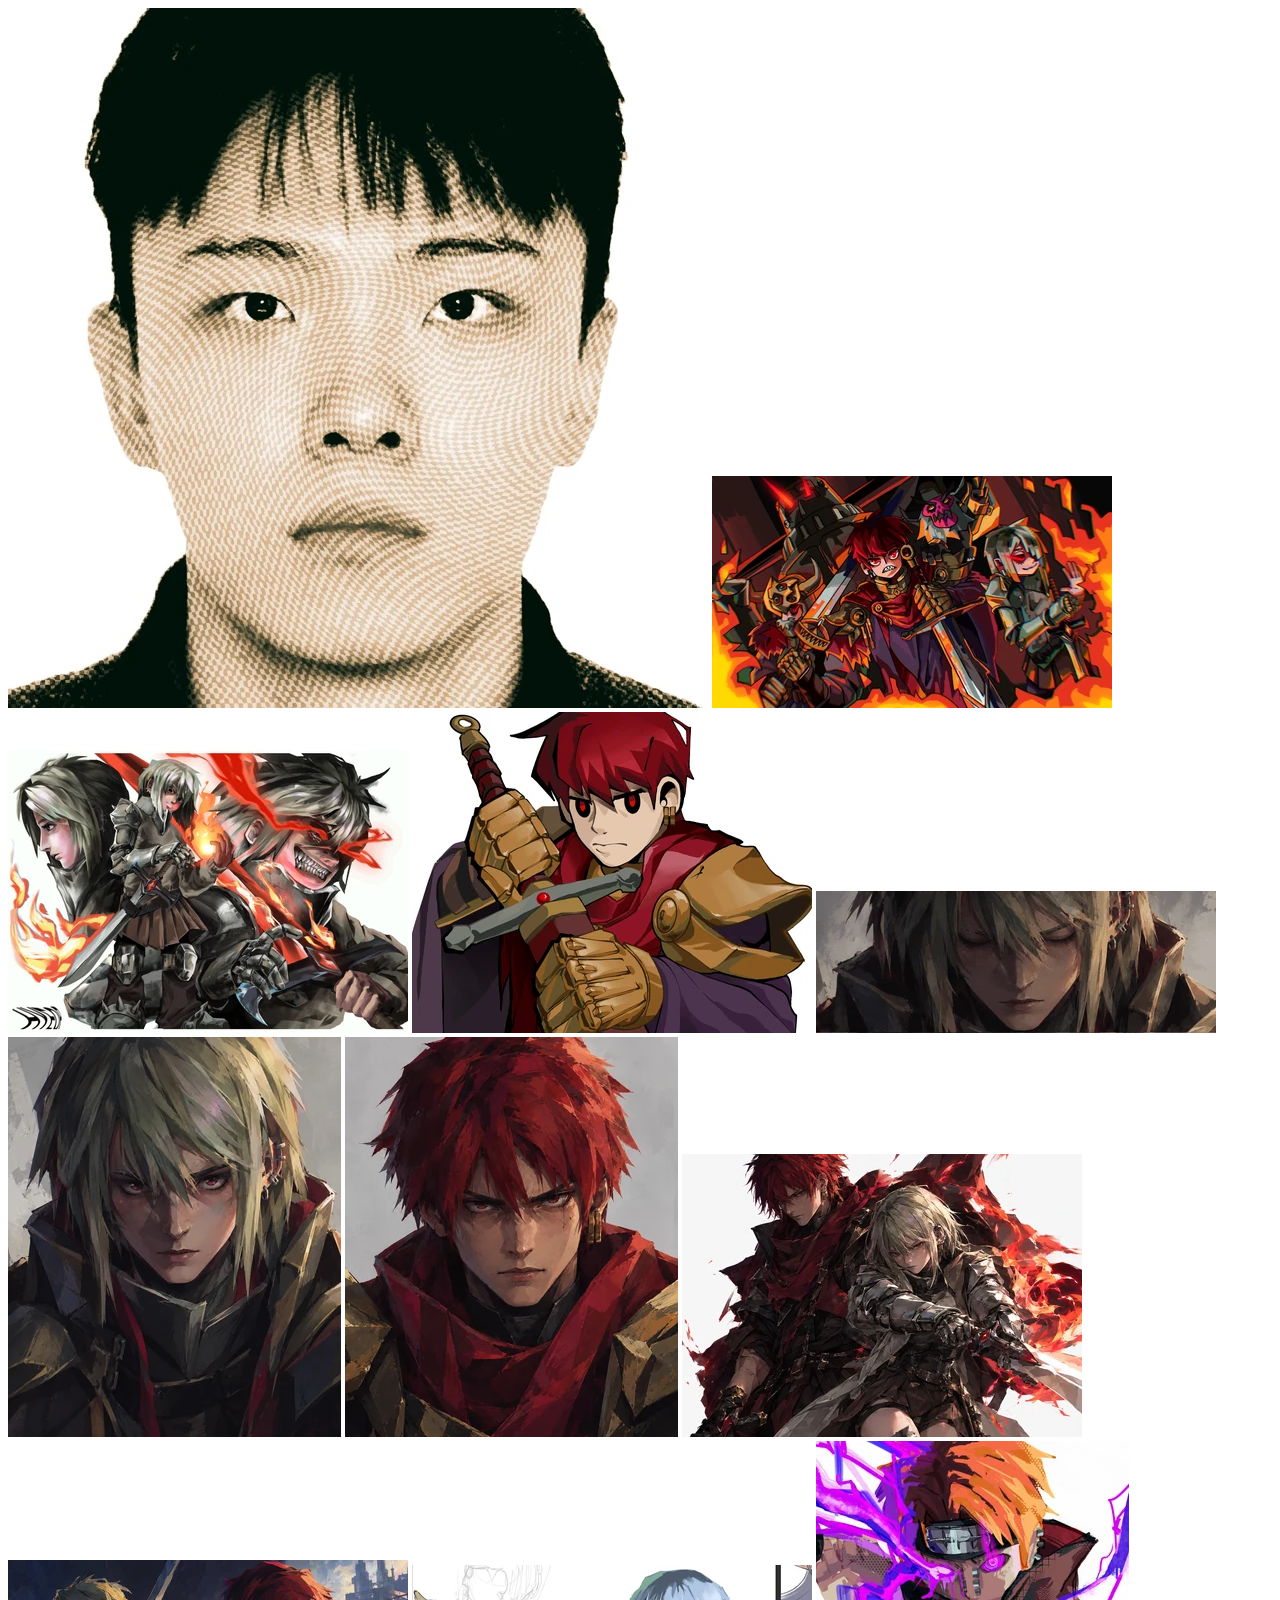
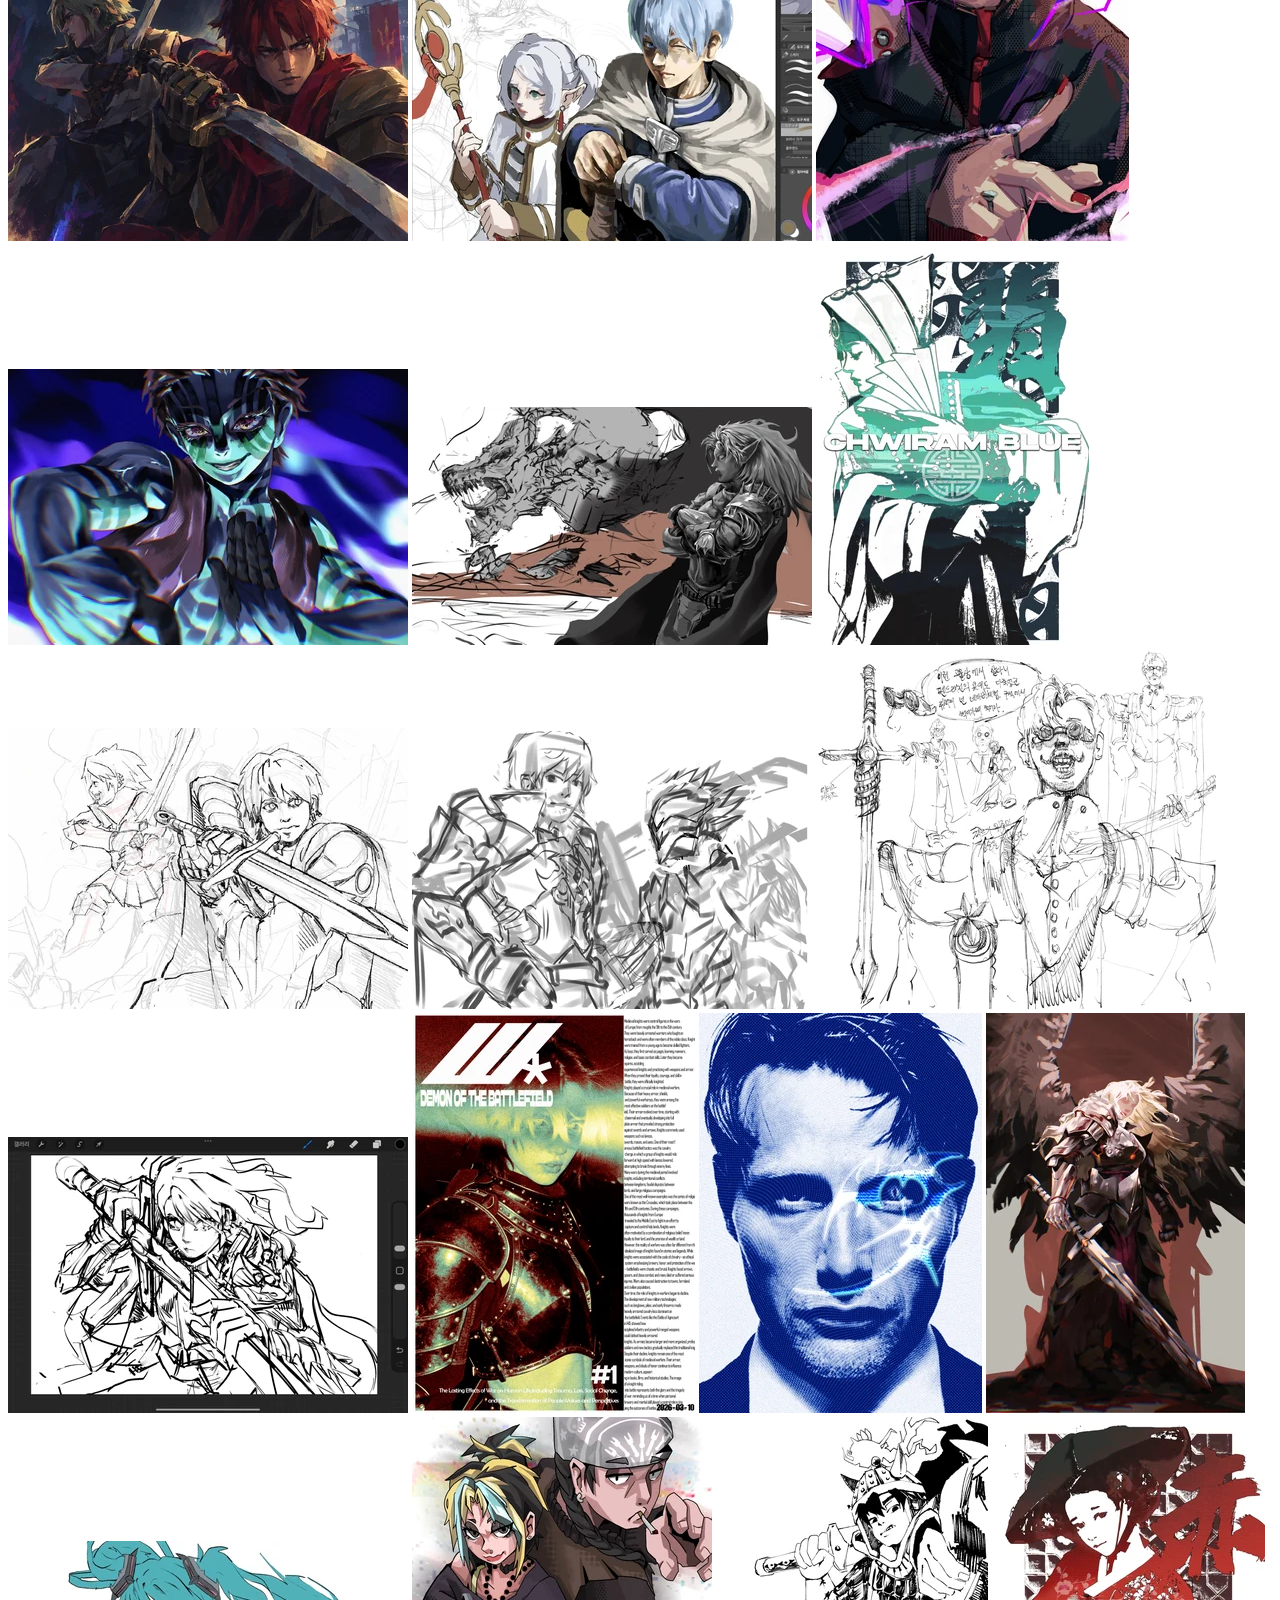
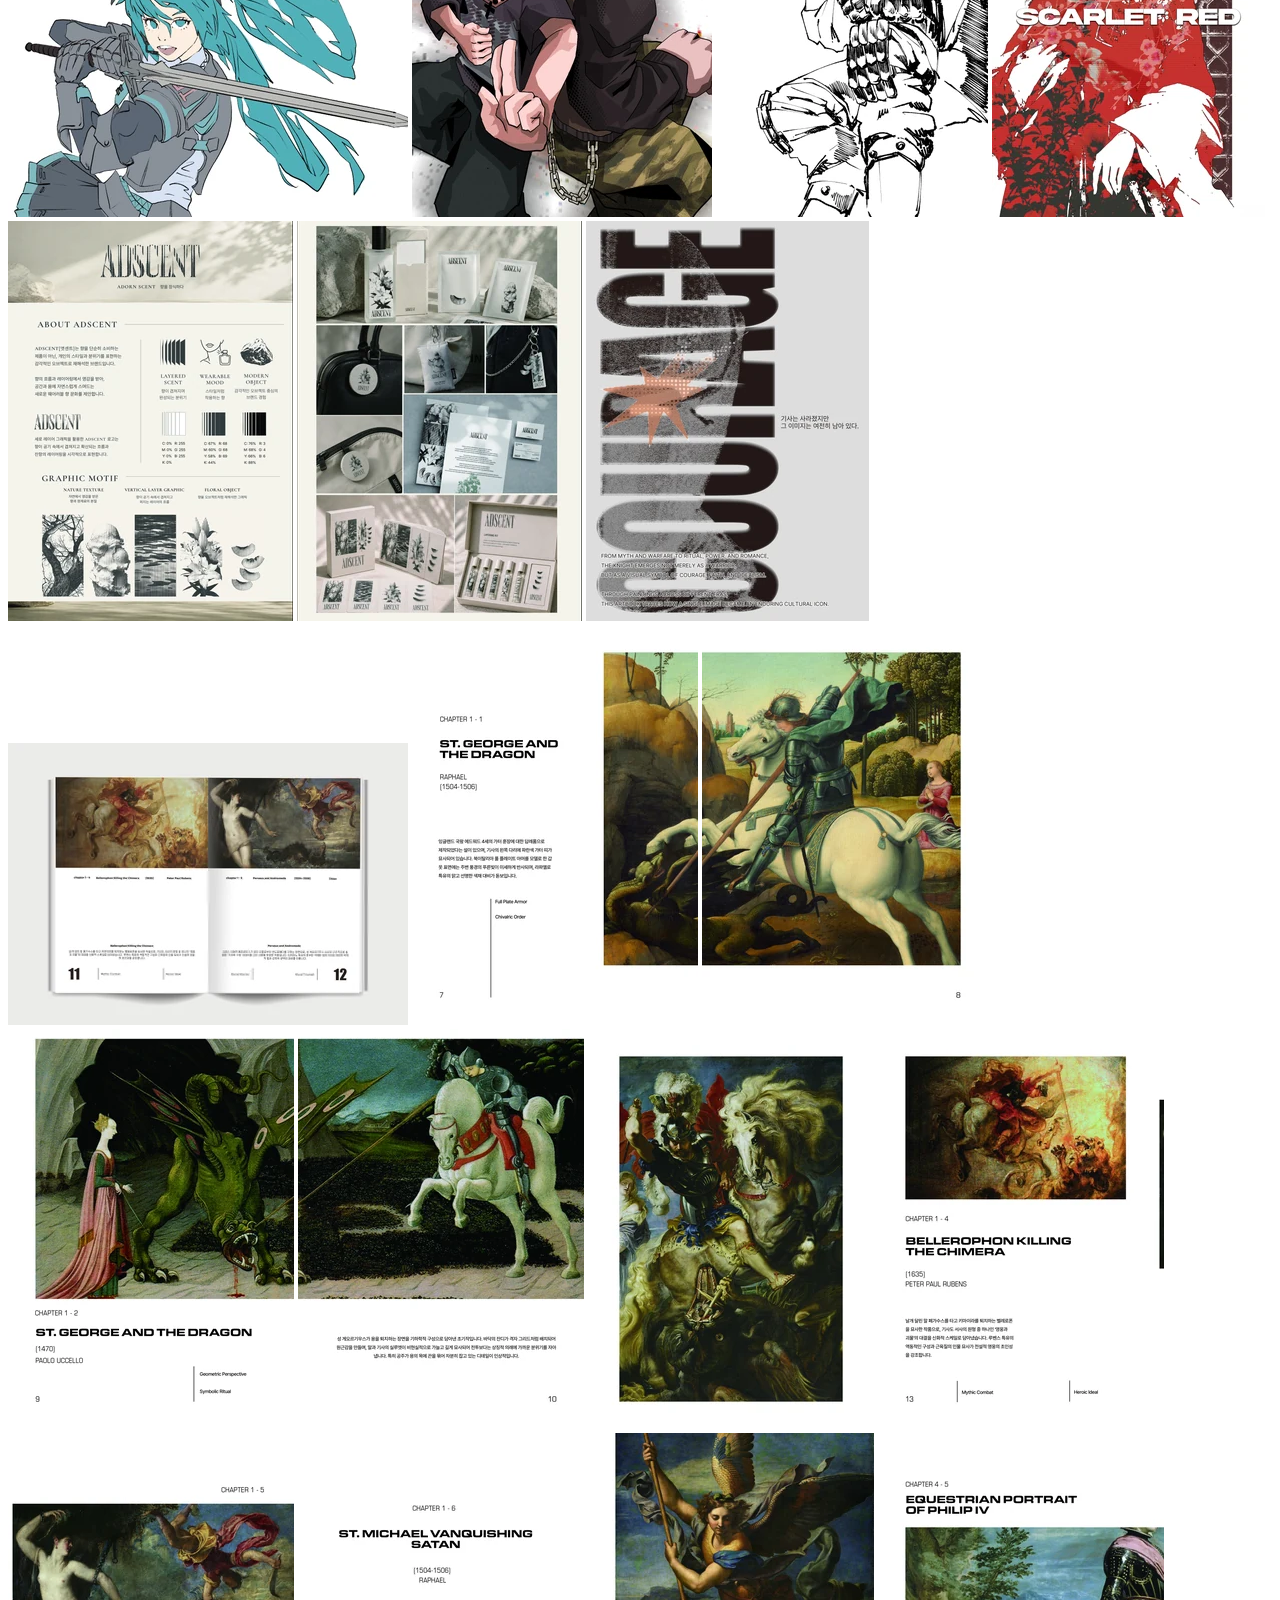
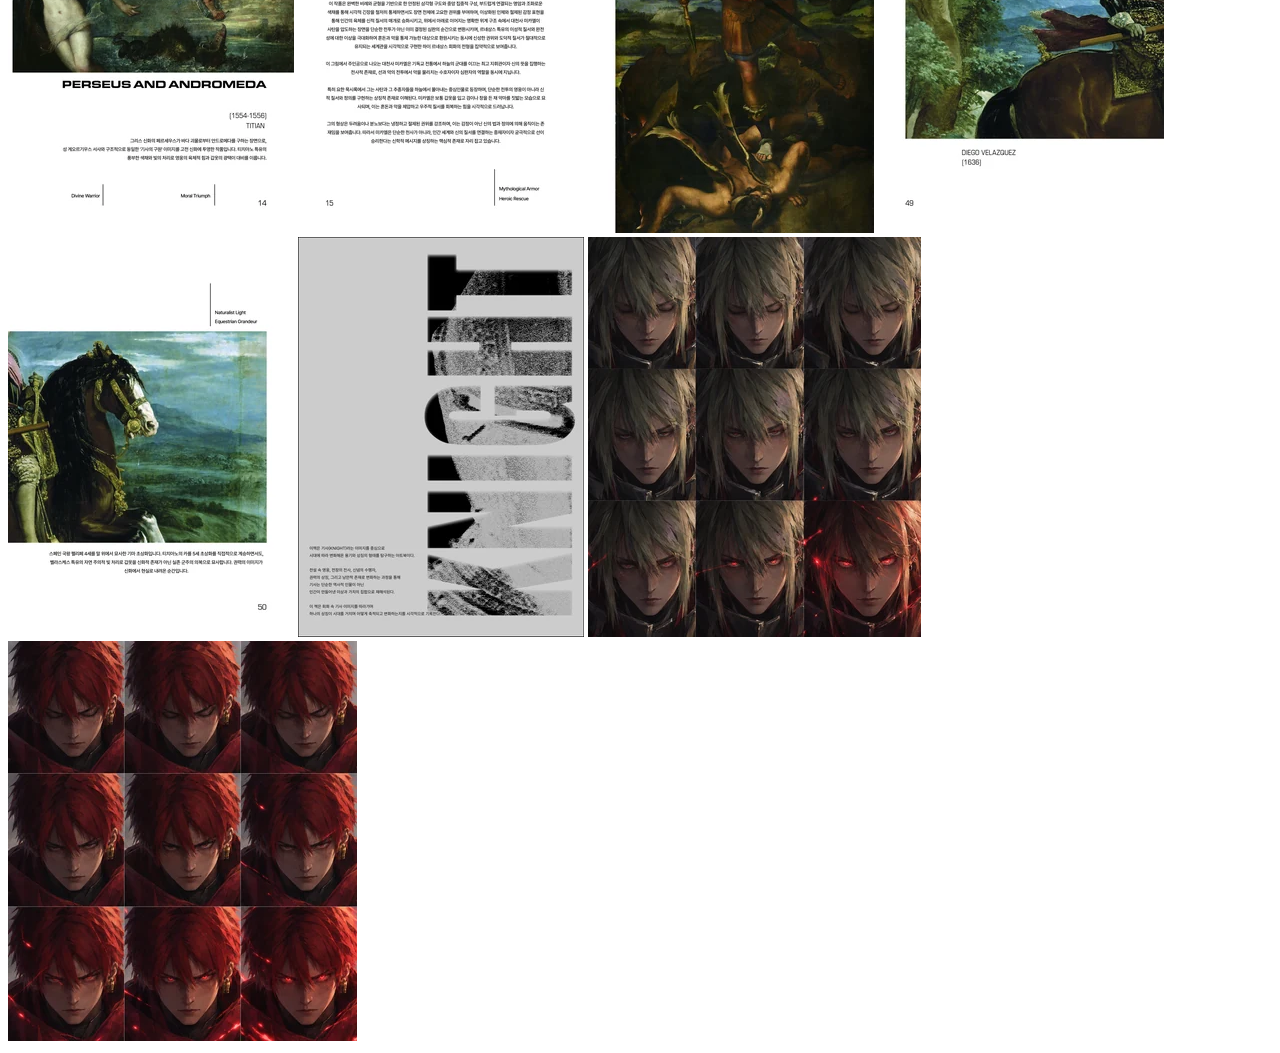
==== commit 5c554eb7: "Add seven portfolio stages and update Korean documentation" ====
--- a/stages/01-html/index.html
+++ b/stages/01-html/index.html
@@ -3,390 +3,51 @@
 <head>
   <meta charset="utf-8">
   <meta name="viewport" content="width=device-width, initial-scale=1">
-  <meta name="description" content="디자이너 이상협의 그림, 캐릭터 디자인, 그래픽 및 편집 디자인 포트폴리오.">
-  <title>이상협 — 포트폴리오</title>
+  <title>이상협 — 사진</title>
 </head>
 <body>
-  <header id="top">
-    <p><a href="../../index.html">단계별 페이지 목록</a></p>
-    <h1>이상협 — Lee Sanghyeop</h1>
-    <p>Graphic &amp; Editorial &amp; Illustration Designer</p>
-    <p><a href="mailto:isanghyeob871@gmail.com">isanghyeob871@gmail.com</a></p>
-  </header>
-  <nav aria-label="포트폴리오 목차">
-    <h2>목차</h2>
-    <ul>
-      <li><a href="#about">작가 소개</a></li>
-      <li><a href="#villain-universe">VILLAIN UNIVERSE</a></li>
-      <li><a href="#frieren">FRIEREN</a></li>
-      <li><a href="#pain">PAIN</a></li>
-      <li><a href="#akaza">AKAZA</a></li>
-      <li><a href="#original-character">ORIGINAL CHARACTER</a></li>
-      <li><a href="#chwiram-blue">CHWIRAM BLUE</a></li>
-      <li><a href="#fantasy-warrior">FANTASY WARRIOR</a></li>
-      <li><a href="#demon-of-the-battlefield">DEMON OF THE BATTLEFIELD</a></li>
-      <li><a href="#image-experimentation">IMAGE EXPERIMENTATION</a></li>
-      <li><a href="#other-works">기타 작품 / Other Works</a></li>
-    </ul>
-  </nav>
-  <main>
-    <section id="about" aria-labelledby="about-title">
-      <h2 id="about-title">작가 소개</h2>
-      <img src="../../assets/artworks/portrait.webp" alt="디자이너 이상협의 프로필 사진">
-      <h3>학력</h3>
-      <p>Baekseok Arts University<br>Visual Communication Design<br>2023–2026</p>
-      <h3>활동</h3>
-      <ul>
-        <li>2023 — Vice Representative, School of Design</li>
-        <li>2026 — Graduation Committee, Baekseok Arts University</li>
-      </ul>
-      <h3>자격</h3>
-      <ul>
-        <li>Adobe Photoshop Certification</li>
-        <li>Adobe Illustrator Certification</li>
-      </ul>
-      <h3>사용 도구</h3>
-      <p>InDesign, Figma, Photoshop, Illustrator, Clip Studio, After Effects</p>
-    </section>
-    <section id="villain-universe" aria-labelledby="villain-universe-title">
-      <h2 id="villain-universe-title">VILLAIN UNIVERSE</h2>
-      <p>빌런 유니버스</p>
-      <p>Character Design · World Building · Visual Development</p>
-      <p><time datetime="2025">2025</time></p>
-      <p>미래의 몰락한 세계를 배경으로, 서로 다른 능력과 기원을 가진 6명의 악역 집단을 구축하는 캐릭터 디자인 프로젝트입니다. 고도로 발달했던 과거 문명의 유산과 인간의 한계를 넘어선 신체 능력을 가진 인물들을 중심으로 각 캐릭터의 능력, 외형, 성격과 서사를 시각적으로 설계했습니다.</p>
-      <p>현재는 6명의 캐릭터 중 2명을 중심으로 비주얼 개발을 진행하고 있으며, AI를 활용해 캐릭터의 다양한 포즈, 표정, 의상과 장면을 탐색하고 최종 비주얼로 발전시켰습니다.</p>
-      <figure>
-        <a href="../../assets/artworks/44-1800.webp" aria-label="Ensemble Key Visual 큰 이미지 보기">
-          <img src="../../assets/artworks/44-400.webp" alt="Ensemble Key Visual" loading="lazy">
-        </a>
-        <figcaption>Ensemble Key Visual</figcaption>
-        <p>세계관 속 악역 집단이 한 장면에 등장하는 모습을 단체 키비주얼로 표현했습니다. 각 캐릭터의 특징적인 실루엣과 표정을 과장하고, 강렬한 색채와 카툰 스타일을 적용해 집단의 위압적이면서도 개성적인 이미지를 표현했습니다.</p>
-      </figure>
-      <figure>
-        <a href="../../assets/artworks/45-1800.webp" aria-label="Berserker 큰 이미지 보기">
-          <img src="../../assets/artworks/45-400.webp" alt="Berserker" loading="lazy">
-        </a>
-        <figcaption>Berserker</figcaption>
-        <p>기본 모습과 전투 상태, 능력 발현 상태를 한 스프레드 안에 구성한 캐릭터 디자인 일러스트입니다. 신체의 일부를 극한까지 소모시키며 전투력을 끌어올리는 광폭화형 전투원으로, 자신을 손상시키는 대가로 비정상적인 근력과 속도를 획득합니다. 내부에서 발생한 열과 에너지를 외부로 방출해 화염을 생성하며, 전투가 격렬해질수록 강해지지만 신체 역시 빠르게 붕괴합니다.</p>
-      </figure>
-      <figure>
-        <a href="../../assets/artworks/06-1800.webp" aria-label="Character Key Art 큰 이미지 보기">
-          <img src="../../assets/artworks/06-400.webp" alt="Character Key Art" loading="lazy">
-        </a>
-        <figcaption>Character Key Art</figcaption>
-        <p>캐릭터의 인상과 디자인 요소를 강조하기 위해 제작한 단독 키비주얼입니다.</p>
-      </figure>
-      <figure>
-        <a href="../../assets/artworks/25-1800.webp" aria-label="Character Motion Study 큰 이미지 보기">
-          <img src="../../assets/artworks/25-400.webp" alt="Character Motion Study" loading="lazy">
-        </a>
-        <figcaption>Character Motion Study</figcaption>
-        <p><a href="../../assets/artworks/25.gif">움직이는 이미지 보기</a></p>
-      </figure>
-      <figure>
-        <a href="../../assets/artworks/15-1800.webp" aria-label="AI Image Generation — Berserker 큰 이미지 보기">
-          <img src="../../assets/artworks/15-400.webp" alt="AI Image Generation — Berserker" loading="lazy">
-        </a>
-        <figcaption>AI Image Generation — Berserker</figcaption>
-        <p>AI를 활용한 캐릭터 비주얼 탐색.</p>
-      </figure>
-      <figure>
-        <a href="../../assets/artworks/17-1800.webp" aria-label="AI Image Generation — Character Portrait 큰 이미지 보기">
-          <img src="../../assets/artworks/17-400.webp" alt="AI Image Generation — Character Portrait" loading="lazy">
-        </a>
-        <figcaption>AI Image Generation — Character Portrait</figcaption>
-        <p>AI를 활용한 캐릭터 비주얼 탐색.</p>
-      </figure>
-      <figure>
-        <a href="../../assets/artworks/14-1800.webp" aria-label="AI Image Generation — Duo 큰 이미지 보기">
-          <img src="../../assets/artworks/14-400.webp" alt="AI Image Generation — Duo" loading="lazy">
-        </a>
-        <figcaption>AI Image Generation — Duo</figcaption>
-        <p>AI를 활용한 캐릭터 및 장면 탐색.</p>
-      </figure>
-      <figure>
-        <a href="../../assets/artworks/16-1800.webp" aria-label="AI Image Generation — Battle Scene 큰 이미지 보기">
-          <img src="../../assets/artworks/16-400.webp" alt="AI Image Generation — Battle Scene" loading="lazy">
-        </a>
-        <figcaption>AI Image Generation — Battle Scene</figcaption>
-        <p>AI를 활용한 캐릭터 및 장면 탐색.</p>
-      </figure>
-      <p><a href="#top">맨 위로</a></p>
-    </section>
-    <section id="frieren" aria-labelledby="frieren-title">
-      <h2 id="frieren-title">FRIEREN</h2>
-      <p>캐릭터 일러스트</p>
-      <p>Character Illustration</p>
-      <p><time datetime="2025">2025</time></p>
-      <p>나만의 선화와 채색 방식으로 재해석한 일러스트.</p>
-      <figure>
-        <a href="../../assets/artworks/24-1800.webp" aria-label="Character Illustration — Frieren 큰 이미지 보기">
-          <img src="../../assets/artworks/24-400.webp" alt="Character Illustration — Frieren" loading="lazy">
-        </a>
-        <figcaption>Character Illustration — Frieren</figcaption>
-      </figure>
-      <p><a href="#top">맨 위로</a></p>
-    </section>
-    <section id="pain" aria-labelledby="pain-title">
-      <h2 id="pain-title">PAIN</h2>
-      <p>캐릭터 일러스트</p>
-      <p>Character Illustration</p>
-      <p><time datetime="2023">2023</time></p>
-      <p>나만의 선화와 채색 방식으로 재해석한 일러스트.</p>
-      <figure>
-        <a href="../../assets/artworks/11-1800.webp" aria-label="Character Illustration — Pain 큰 이미지 보기">
-          <img src="../../assets/artworks/11-400.webp" alt="Character Illustration — Pain" loading="lazy">
-        </a>
-        <figcaption>Character Illustration — Pain</figcaption>
-      </figure>
-      <p><a href="#top">맨 위로</a></p>
-    </section>
-    <section id="akaza" aria-labelledby="akaza-title">
-      <h2 id="akaza-title">AKAZA</h2>
-      <p>캐릭터 일러스트</p>
-      <p>Character Illustration</p>
-      <p><time datetime="2023">2023</time></p>
-      <p>나만의 선화와 채색 방식으로 재해석한 일러스트.</p>
-      <figure>
-        <a href="../../assets/artworks/03-1800.webp" aria-label="Character Illustration — Akaza 큰 이미지 보기">
-          <img src="../../assets/artworks/03-400.webp" alt="Character Illustration — Akaza" loading="lazy">
-        </a>
-        <figcaption>Character Illustration — Akaza</figcaption>
-      </figure>
-      <p><a href="#top">맨 위로</a></p>
-    </section>
-    <section id="original-character" aria-labelledby="original-character-title">
-      <h2 id="original-character-title">ORIGINAL CHARACTER</h2>
-      <p>오리지널 캐릭터 일러스트</p>
-      <p>Original Character Illustration</p>
-      <figure>
-        <a href="../../assets/artworks/46-1800.webp" aria-label="Original Character Illustration 큰 이미지 보기">
-          <img src="../../assets/artworks/46-400.webp" alt="Original Character Illustration" loading="lazy">
-        </a>
-        <figcaption>Original Character Illustration</figcaption>
-      </figure>
-      <p><a href="#top">맨 위로</a></p>
-    </section>
-    <section id="chwiram-blue" aria-labelledby="chwiram-blue-title">
-      <h2 id="chwiram-blue-title">CHWIRAM BLUE</h2>
-      <p>한국 전통의 색과 이미지</p>
-      <p>Graphic Poster</p>
-      <p>한국 전통의 색채와 이미지를 현대적인 그래픽으로 재해석한 포스터 작업.</p>
-      <figure>
-        <a href="../../assets/artworks/28-1800.webp" aria-label="CHWIRAM BLUE 큰 이미지 보기">
-          <img src="../../assets/artworks/28-400.webp" alt="CHWIRAM BLUE" loading="lazy">
-        </a>
-        <figcaption>CHWIRAM BLUE</figcaption>
-      </figure>
-      <p><a href="#top">맨 위로</a></p>
-    </section>
-    <section id="fantasy-warrior" aria-labelledby="fantasy-warrior-title">
-      <h2 id="fantasy-warrior-title">FANTASY WARRIOR</h2>
-      <p>캐릭터 스케치</p>
-      <p>Character Sketch</p>
-      <figure>
-        <a href="../../assets/artworks/21-1800.webp" aria-label="Fantasy Warrior — Sketch 01 큰 이미지 보기">
-          <img src="../../assets/artworks/21-400.webp" alt="Fantasy Warrior — Sketch 01" loading="lazy">
-        </a>
-        <figcaption>Fantasy Warrior — Sketch 01</figcaption>
-      </figure>
-      <figure>
-        <a href="../../assets/artworks/20-1800.webp" aria-label="Fantasy Warrior — Sketch 02 큰 이미지 보기">
-          <img src="../../assets/artworks/20-400.webp" alt="Fantasy Warrior — Sketch 02" loading="lazy">
-        </a>
-        <figcaption>Fantasy Warrior — Sketch 02</figcaption>
-      </figure>
-      <figure>
-        <a href="../../assets/artworks/23-1800.webp" aria-label="Fantasy Warrior — Sketch 03 큰 이미지 보기">
-          <img src="../../assets/artworks/23-400.webp" alt="Fantasy Warrior — Sketch 03" loading="lazy">
-        </a>
-        <figcaption>Fantasy Warrior — Sketch 03</figcaption>
-      </figure>
-      <figure>
-        <a href="../../assets/artworks/19-1800.webp" aria-label="Fantasy Warrior — Sketch 04 큰 이미지 보기">
-          <img src="../../assets/artworks/19-400.webp" alt="Fantasy Warrior — Sketch 04" loading="lazy">
-        </a>
-        <figcaption>Fantasy Warrior — Sketch 04</figcaption>
-      </figure>
-      <p><a href="#top">맨 위로</a></p>
-    </section>
-    <section id="demon-of-the-battlefield" aria-labelledby="demon-of-the-battlefield-title">
-      <h2 id="demon-of-the-battlefield-title">DEMON OF THE BATTLEFIELD</h2>
-      <p>전장의 악마</p>
-      <p>Graphic Poster</p>
-      <p>중세 기사의 전쟁과 그 이면에 존재하는 폭력성을 주제로 제작한 그래픽 포스터.</p>
-      <figure>
-        <a href="../../assets/artworks/42-1800.webp" aria-label="Demon of the Battlefield 큰 이미지 보기">
-          <img src="../../assets/artworks/42-400.webp" alt="Demon of the Battlefield" loading="lazy">
-        </a>
-        <figcaption>Demon of the Battlefield</figcaption>
-      </figure>
-      <p><a href="#top">맨 위로</a></p>
-    </section>
-    <section id="image-experimentation" aria-labelledby="image-experimentation-title">
-      <h2 id="image-experimentation-title">IMAGE EXPERIMENTATION</h2>
-      <p>이미지 실험</p>
-      <p>Photoshop Experiment</p>
-      <p>새로운 시각적 이미지를 제작한 Photoshop 실험 작업.</p>
-      <figure>
-        <a href="../../assets/artworks/47-1800.webp" aria-label="Image Experimentation 큰 이미지 보기">
-          <img src="../../assets/artworks/47-400.webp" alt="Image Experimentation" loading="lazy">
-        </a>
-        <figcaption>Image Experimentation</figcaption>
-      </figure>
-      <p><a href="#top">맨 위로</a></p>
-    </section>
-    <section id="other-works" aria-labelledby="other-works-title">
-      <h2 id="other-works-title">기타 작품 / Other Works</h2>
-      <p>기타 작품</p>
-      <p>Drawing · Graphic · Editorial</p>
-      <p>드로잉과 그래픽, 편집 디자인 작업을 모았습니다.</p>
-      <figure>
-        <a href="../../assets/artworks/22-1800.webp" aria-label="캐릭터 일러스트 큰 이미지 보기">
-          <img src="../../assets/artworks/22-400.webp" alt="캐릭터 일러스트" loading="lazy">
-        </a>
-        <figcaption>캐릭터 일러스트</figcaption>
-      </figure>
-      <figure>
-        <a href="../../assets/artworks/18-1800.webp" aria-label="캐릭터 드로잉 큰 이미지 보기">
-          <img src="../../assets/artworks/18-400.webp" alt="캐릭터 드로잉" loading="lazy">
-        </a>
-        <figcaption>캐릭터 드로잉</figcaption>
-      </figure>
-      <figure>
-        <a href="../../assets/artworks/02-1800.webp" aria-label="캐릭터 일러스트 — 02 큰 이미지 보기">
-          <img src="../../assets/artworks/02-400.webp" alt="캐릭터 일러스트 — 02" loading="lazy">
-        </a>
-        <figcaption>캐릭터 일러스트 — 02</figcaption>
-      </figure>
-      <figure>
-        <a href="../../assets/artworks/01-1800.webp" aria-label="캐릭터 선화 큰 이미지 보기">
-          <img src="../../assets/artworks/01-400.webp" alt="캐릭터 선화" loading="lazy">
-        </a>
-        <figcaption>캐릭터 선화</figcaption>
-      </figure>
-      <figure>
-        <a href="../../assets/artworks/43-1800.webp" aria-label="SCARLET RED 큰 이미지 보기">
-          <img src="../../assets/artworks/43-400.webp" alt="SCARLET RED" loading="lazy">
-        </a>
-        <figcaption>SCARLET RED</figcaption>
-      </figure>
-      <figure>
-        <a href="../../assets/artworks/26-1800.webp" aria-label="ADSCENT — 브랜드 디자인 큰 이미지 보기">
-          <img src="../../assets/artworks/26-400.webp" alt="ADSCENT — 브랜드 디자인" loading="lazy">
-        </a>
-        <figcaption>ADSCENT — 브랜드 디자인</figcaption>
-      </figure>
-      <figure>
-        <a href="../../assets/artworks/27-1800.webp" aria-label="ADSCENT — 디자인 응용 큰 이미지 보기">
-          <img src="../../assets/artworks/27-400.webp" alt="ADSCENT — 디자인 응용" loading="lazy">
-        </a>
-        <figcaption>ADSCENT — 디자인 응용</figcaption>
-      </figure>
-      <figure>
-        <a href="../../assets/artworks/48-1800.webp" aria-label="COURAGE — 표지 큰 이미지 보기">
-          <img src="../../assets/artworks/48-400.webp" alt="COURAGE — 표지" loading="lazy">
-        </a>
-        <figcaption>COURAGE — 표지</figcaption>
-      </figure>
-      <figure>
-        <a href="../../assets/artworks/10-1800.webp" aria-label="COURAGE — 편집 디자인 큰 이미지 보기">
-          <img src="../../assets/artworks/10-400.webp" alt="COURAGE — 편집 디자인" loading="lazy">
-        </a>
-        <figcaption>COURAGE — 편집 디자인</figcaption>
-      </figure>
-      <figure>
-        <a href="../../assets/artworks/30-1800.webp" aria-label="COURAGE — 01 큰 이미지 보기">
-          <img src="../../assets/artworks/30-400.webp" alt="COURAGE — 01" loading="lazy">
-        </a>
-        <figcaption>COURAGE — 01</figcaption>
-      </figure>
-      <figure>
-        <a href="../../assets/artworks/31-1800.webp" aria-label="COURAGE — 02 큰 이미지 보기">
-          <img src="../../assets/artworks/31-400.webp" alt="COURAGE — 02" loading="lazy">
-        </a>
-        <figcaption>COURAGE — 02</figcaption>
-      </figure>
-      <figure>
-        <a href="../../assets/artworks/32-1800.webp" aria-label="COURAGE — 03 큰 이미지 보기">
-          <img src="../../assets/artworks/32-400.webp" alt="COURAGE — 03" loading="lazy">
-        </a>
-        <figcaption>COURAGE — 03</figcaption>
-      </figure>
-      <figure>
-        <a href="../../assets/artworks/33-1800.webp" aria-label="COURAGE — 04 큰 이미지 보기">
-          <img src="../../assets/artworks/33-400.webp" alt="COURAGE — 04" loading="lazy">
-        </a>
-        <figcaption>COURAGE — 04</figcaption>
-      </figure>
-      <figure>
-        <a href="../../assets/artworks/34-1800.webp" aria-label="COURAGE — 05 큰 이미지 보기">
-          <img src="../../assets/artworks/34-400.webp" alt="COURAGE — 05" loading="lazy">
-        </a>
-        <figcaption>COURAGE — 05</figcaption>
-      </figure>
-      <figure>
-        <a href="../../assets/artworks/35-1800.webp" aria-label="COURAGE — 06 큰 이미지 보기">
-          <img src="../../assets/artworks/35-400.webp" alt="COURAGE — 06" loading="lazy">
-        </a>
-        <figcaption>COURAGE — 06</figcaption>
-      </figure>
-      <figure>
-        <a href="../../assets/artworks/36-1800.webp" aria-label="COURAGE — 07 큰 이미지 보기">
-          <img src="../../assets/artworks/36-400.webp" alt="COURAGE — 07" loading="lazy">
-        </a>
-        <figcaption>COURAGE — 07</figcaption>
-      </figure>
-      <figure>
-        <a href="../../assets/artworks/37-1800.webp" aria-label="COURAGE — 08 큰 이미지 보기">
-          <img src="../../assets/artworks/37-400.webp" alt="COURAGE — 08" loading="lazy">
-        </a>
-        <figcaption>COURAGE — 08</figcaption>
-      </figure>
-      <figure>
-        <a href="../../assets/artworks/38-1800.webp" aria-label="COURAGE — 09 큰 이미지 보기">
-          <img src="../../assets/artworks/38-400.webp" alt="COURAGE — 09" loading="lazy">
-        </a>
-        <figcaption>COURAGE — 09</figcaption>
-      </figure>
-      <figure>
-        <a href="../../assets/artworks/39-1800.webp" aria-label="COURAGE — 10 큰 이미지 보기">
-          <img src="../../assets/artworks/39-400.webp" alt="COURAGE — 10" loading="lazy">
-        </a>
-        <figcaption>COURAGE — 10</figcaption>
-      </figure>
-      <figure>
-        <a href="../../assets/artworks/40-1800.webp" aria-label="COURAGE — 11 큰 이미지 보기">
-          <img src="../../assets/artworks/40-400.webp" alt="COURAGE — 11" loading="lazy">
-        </a>
-        <figcaption>COURAGE — 11</figcaption>
-      </figure>
-      <figure>
-        <a href="../../assets/artworks/41-1800.webp" aria-label="COURAGE — 12 큰 이미지 보기">
-          <img src="../../assets/artworks/41-400.webp" alt="COURAGE — 12" loading="lazy">
-        </a>
-        <figcaption>COURAGE — 12</figcaption>
-      </figure>
-      <figure>
-        <a href="../../assets/artworks/12-1800.webp" aria-label="AI Image Generation — Expression Study 01 큰 이미지 보기">
-          <img src="../../assets/artworks/12-400.webp" alt="AI Image Generation — Expression Study 01" loading="lazy">
-        </a>
-        <figcaption>AI Image Generation — Expression Study 01</figcaption>
-        <p>AI를 활용한 캐릭터 표정 탐색.</p>
-      </figure>
-      <figure>
-        <a href="../../assets/artworks/13-1800.webp" aria-label="AI Image Generation — Expression Study 02 큰 이미지 보기">
-          <img src="../../assets/artworks/13-400.webp" alt="AI Image Generation — Expression Study 02" loading="lazy">
-        </a>
-        <figcaption>AI Image Generation — Expression Study 02</figcaption>
-        <p>AI를 활용한 캐릭터 표정 탐색.</p>
-      </figure>
-      <p><a href="#top">맨 위로</a></p>
-    </section>
-  </main>
-  <footer>
-    <p>이상협 — Lee Sanghyeop</p>
-    <p><a href="mailto:isanghyeob871@gmail.com">isanghyeob871@gmail.com</a></p>
-  </footer>
+  <img src="../../assets/artworks/portrait.webp" alt="디자이너 이상협의 프로필 사진" loading="lazy">
+  <img src="../../assets/artworks/44-400.webp" alt="Ensemble Key Visual" loading="lazy">
+  <img src="../../assets/artworks/45-400.webp" alt="Berserker" loading="lazy">
+  <img src="../../assets/artworks/06-400.webp" alt="Character Key Art" loading="lazy">
+  <img src="../../assets/artworks/25-400.webp" alt="Character Motion Study" loading="lazy">
+  <img src="../../assets/artworks/15-400.webp" alt="AI Image Generation — Berserker" loading="lazy">
+  <img src="../../assets/artworks/17-400.webp" alt="AI Image Generation — Character Portrait" loading="lazy">
+  <img src="../../assets/artworks/14-400.webp" alt="AI Image Generation — Duo" loading="lazy">
+  <img src="../../assets/artworks/16-400.webp" alt="AI Image Generation — Battle Scene" loading="lazy">
+  <img src="../../assets/artworks/24-400.webp" alt="Character Illustration — Frieren" loading="lazy">
+  <img src="../../assets/artworks/11-400.webp" alt="Character Illustration — Pain" loading="lazy">
+  <img src="../../assets/artworks/03-400.webp" alt="Character Illustration — Akaza" loading="lazy">
+  <img src="../../assets/artworks/46-400.webp" alt="Original Character Illustration" loading="lazy">
+  <img src="../../assets/artworks/28-400.webp" alt="CHWIRAM BLUE" loading="lazy">
+  <img src="../../assets/artworks/21-400.webp" alt="Fantasy Warrior — Sketch 01" loading="lazy">
+  <img src="../../assets/artworks/20-400.webp" alt="Fantasy Warrior — Sketch 02" loading="lazy">
+  <img src="../../assets/artworks/23-400.webp" alt="Fantasy Warrior — Sketch 03" loading="lazy">
+  <img src="../../assets/artworks/19-400.webp" alt="Fantasy Warrior — Sketch 04" loading="lazy">
+  <img src="../../assets/artworks/42-400.webp" alt="Demon of the Battlefield" loading="lazy">
+  <img src="../../assets/artworks/47-400.webp" alt="Image Experimentation" loading="lazy">
+  <img src="../../assets/artworks/22-400.webp" alt="캐릭터 일러스트" loading="lazy">
+  <img src="../../assets/artworks/18-400.webp" alt="캐릭터 드로잉" loading="lazy">
+  <img src="../../assets/artworks/02-400.webp" alt="캐릭터 일러스트 — 02" loading="lazy">
+  <img src="../../assets/artworks/01-400.webp" alt="캐릭터 선화" loading="lazy">
+  <img src="../../assets/artworks/43-400.webp" alt="SCARLET RED" loading="lazy">
+  <img src="../../assets/artworks/26-400.webp" alt="ADSCENT — 브랜드 디자인" loading="lazy">
+  <img src="../../assets/artworks/27-400.webp" alt="ADSCENT — 디자인 응용" loading="lazy">
+  <img src="../../assets/artworks/48-400.webp" alt="COURAGE — 표지" loading="lazy">
+  <img src="../../assets/artworks/10-400.webp" alt="COURAGE — 편집 디자인" loading="lazy">
+  <img src="../../assets/artworks/30-400.webp" alt="COURAGE — 01" loading="lazy">
+  <img src="../../assets/artworks/31-400.webp" alt="COURAGE — 02" loading="lazy">
+  <img src="../../assets/artworks/32-400.webp" alt="COURAGE — 03" loading="lazy">
+  <img src="../../assets/artworks/33-400.webp" alt="COURAGE — 04" loading="lazy">
+  <img src="../../assets/artworks/34-400.webp" alt="COURAGE — 05" loading="lazy">
+  <img src="../../assets/artworks/35-400.webp" alt="COURAGE — 06" loading="lazy">
+  <img src="../../assets/artworks/36-400.webp" alt="COURAGE — 07" loading="lazy">
+  <img src="../../assets/artworks/37-400.webp" alt="COURAGE — 08" loading="lazy">
+  <img src="../../assets/artworks/38-400.webp" alt="COURAGE — 09" loading="lazy">
+  <img src="../../assets/artworks/39-400.webp" alt="COURAGE — 10" loading="lazy">
+  <img src="../../assets/artworks/40-400.webp" alt="COURAGE — 11" loading="lazy">
+  <img src="../../assets/artworks/41-400.webp" alt="COURAGE — 12" loading="lazy">
+  <img src="../../assets/artworks/12-400.webp" alt="AI Image Generation — Expression Study 01" loading="lazy">
+  <img src="../../assets/artworks/13-400.webp" alt="AI Image Generation — Expression Study 02" loading="lazy">
 </body>
 </html>
